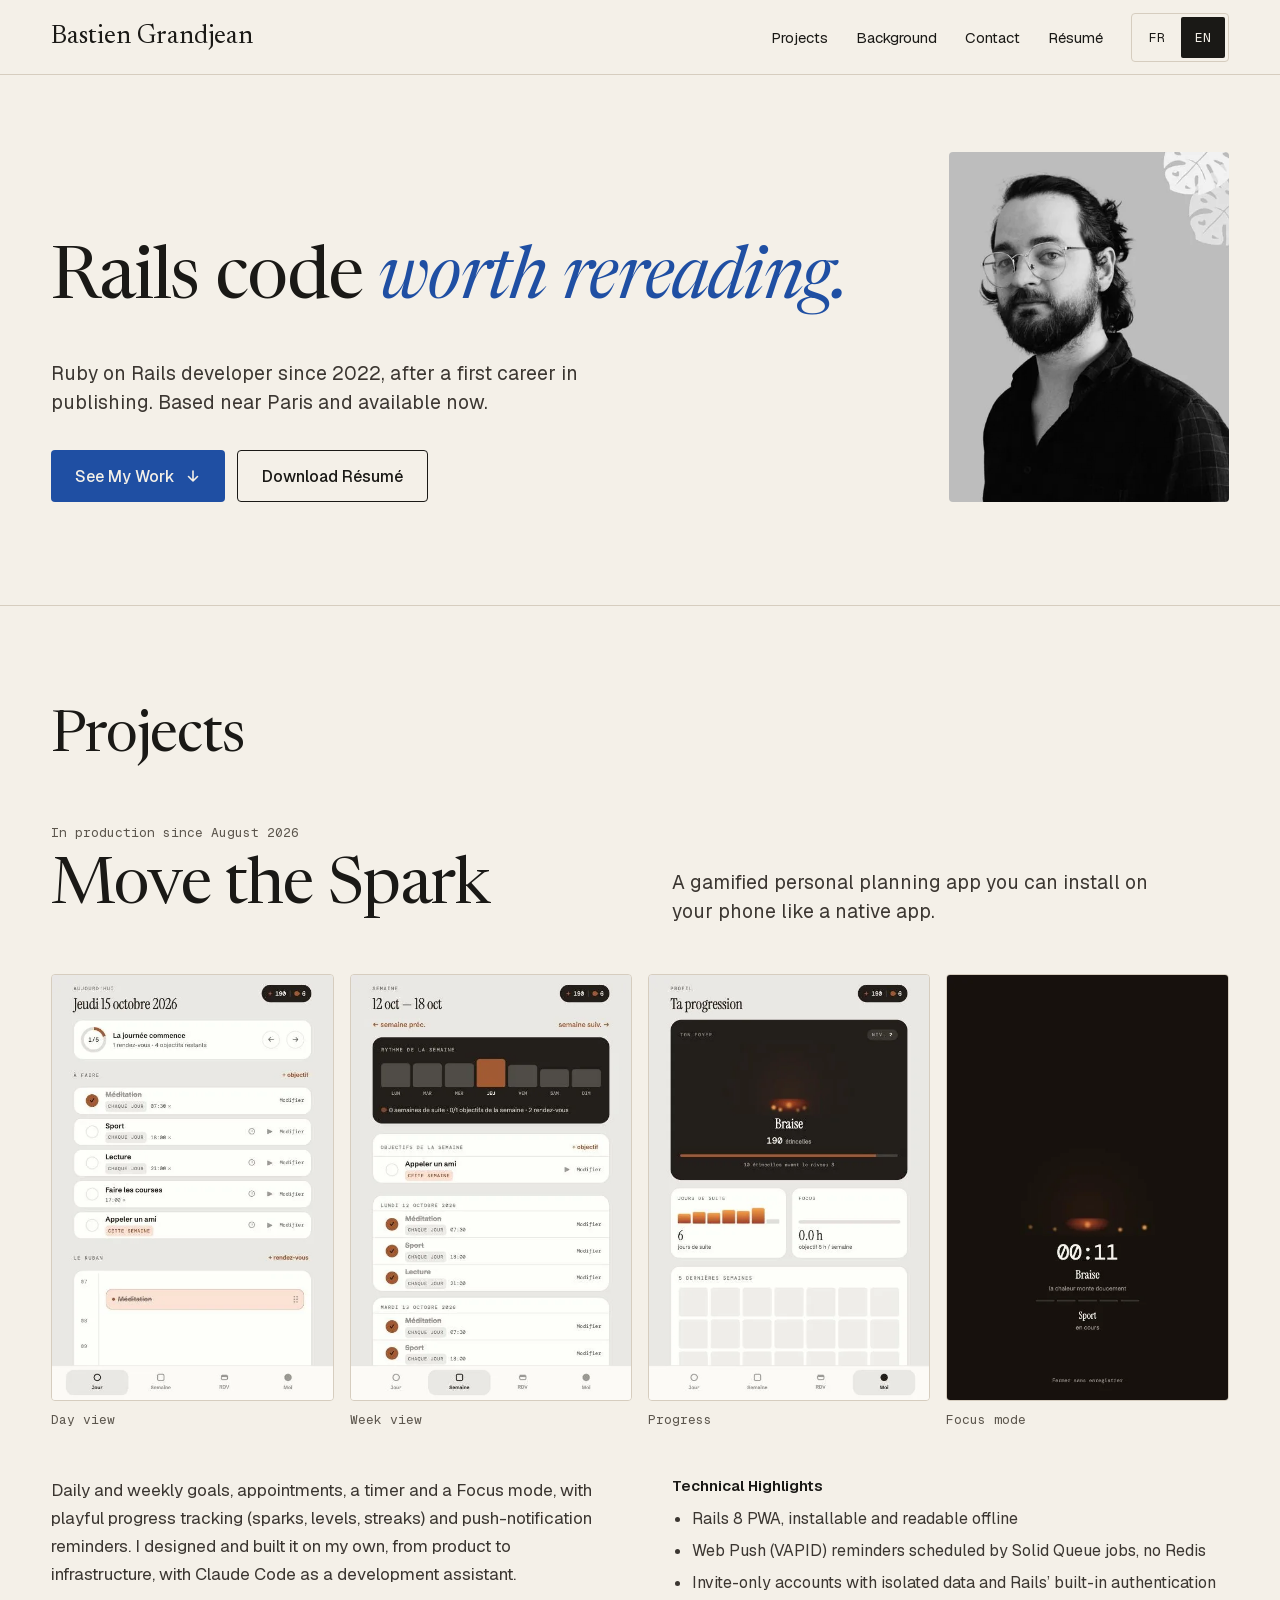
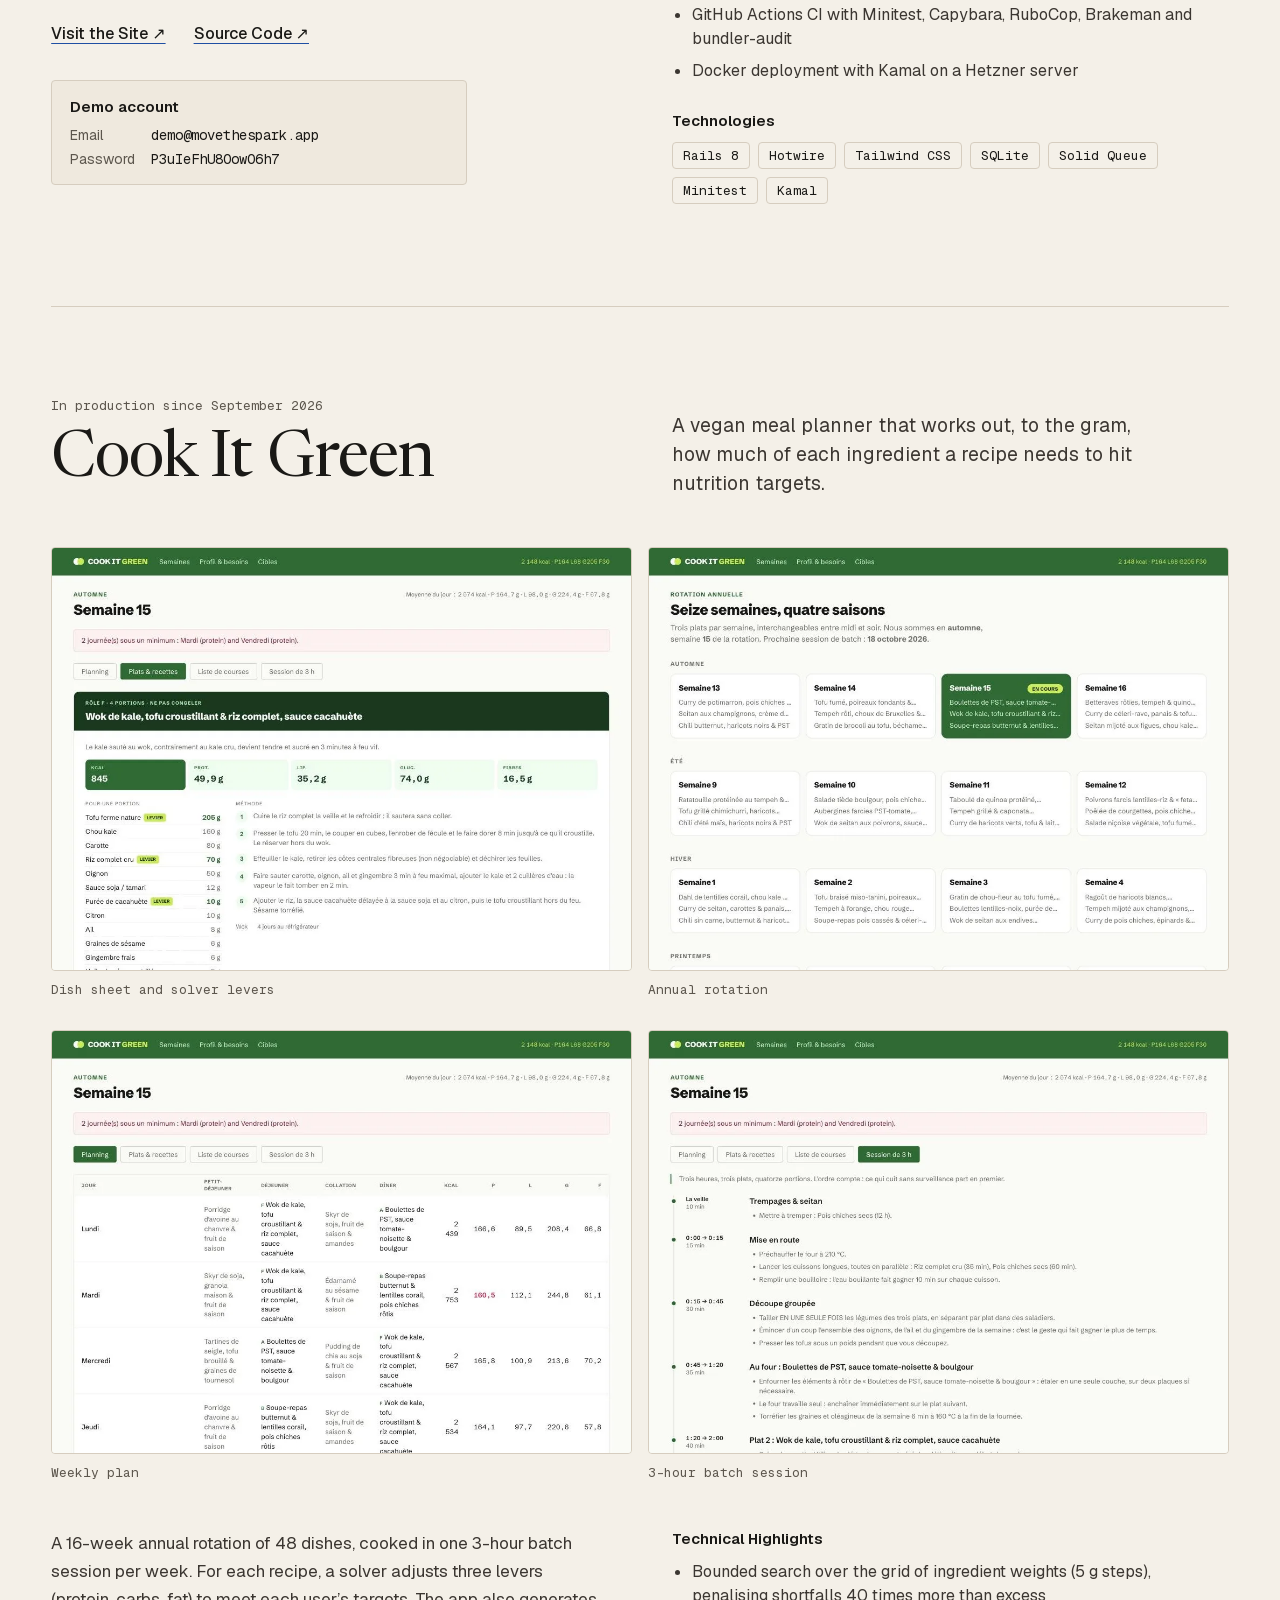
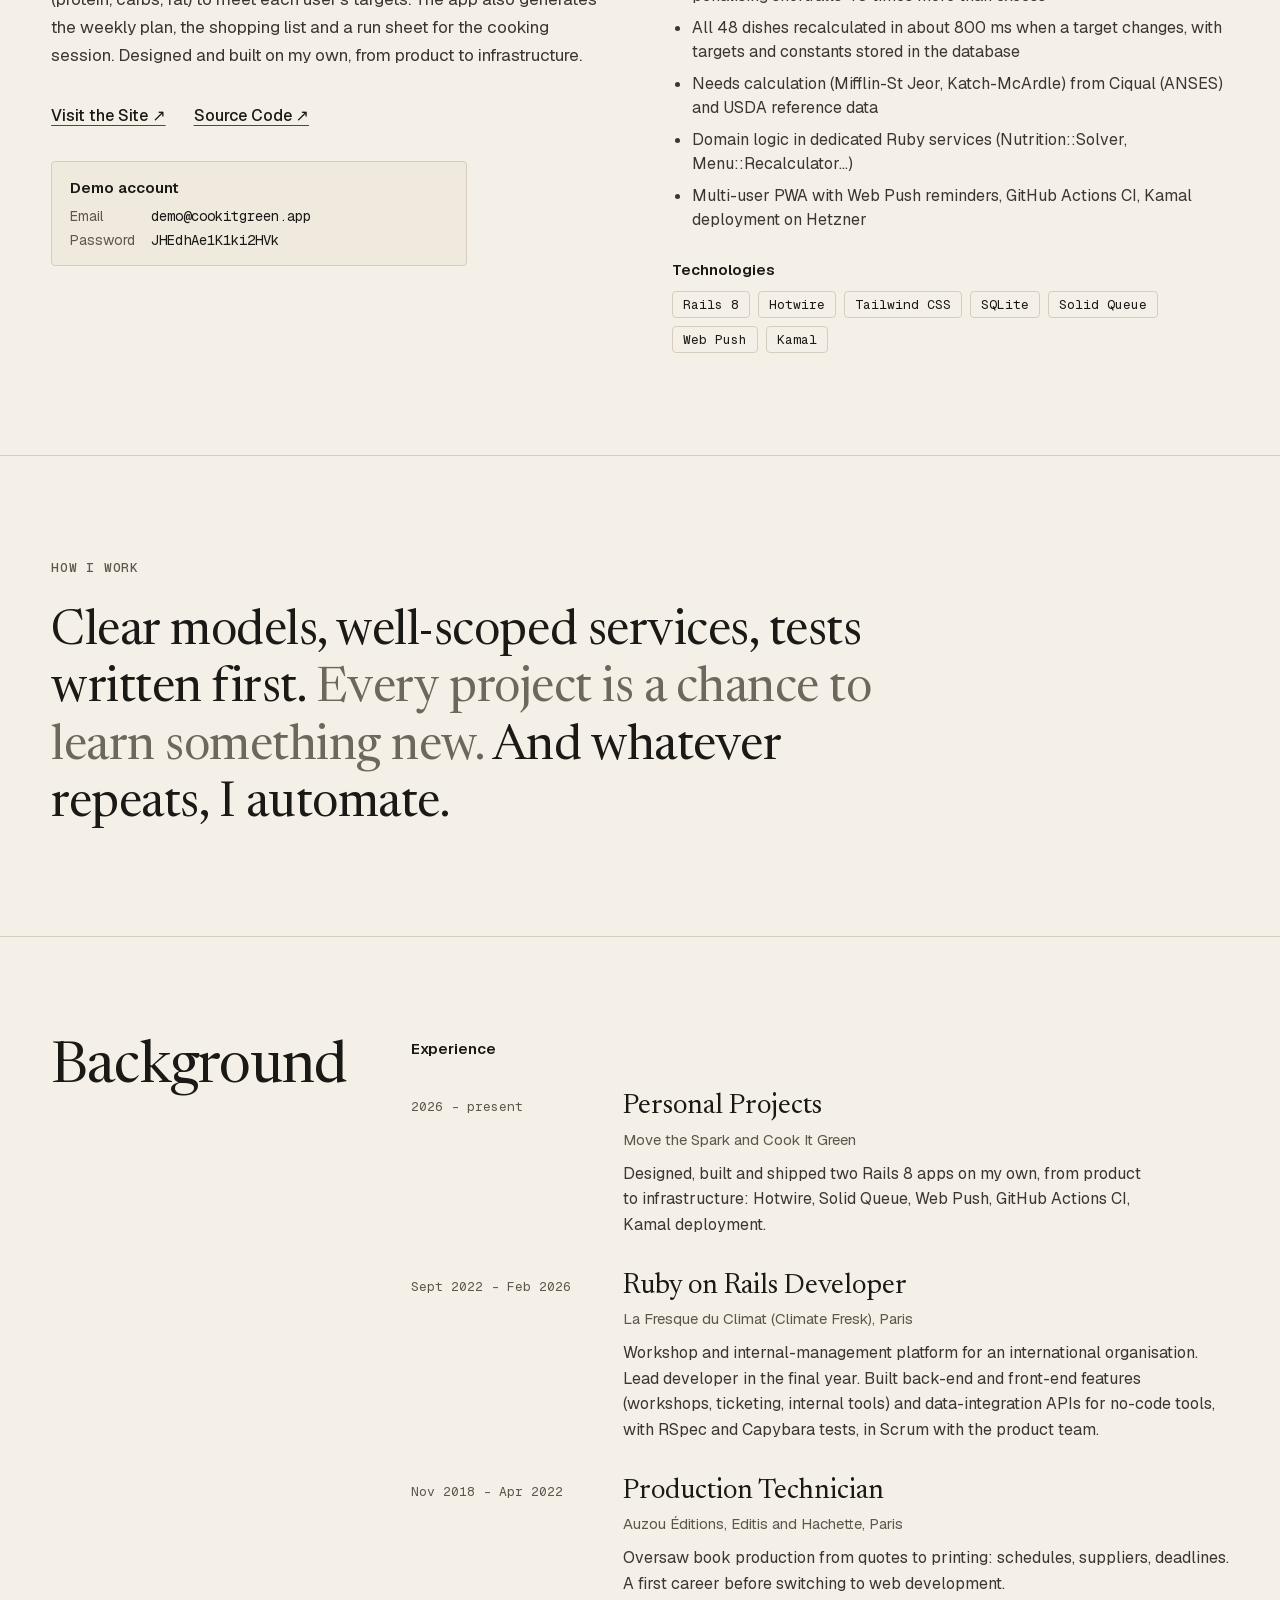
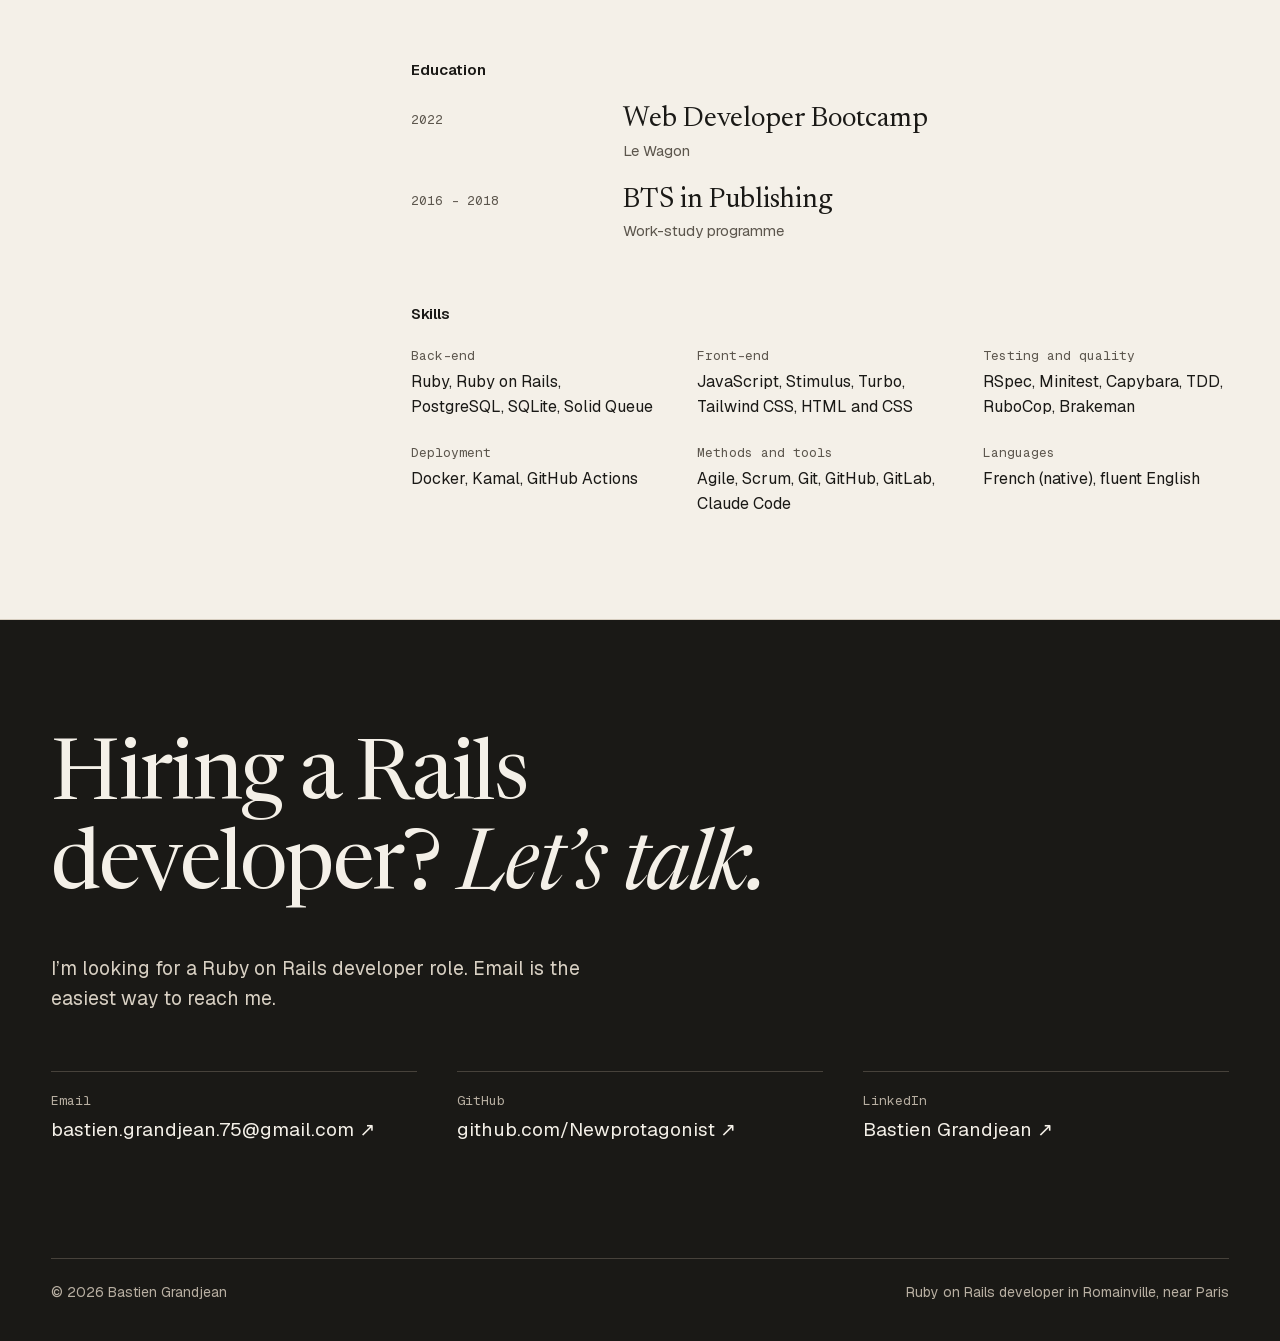
==== site/en/index.html @ 0e323065 "Build the static portfolio site from the Design handoff Single-page bilingual portfolio (FR at /, EN" ====
<!DOCTYPE html>
<html lang="en">
<head>
<meta charset="utf-8">
<meta name="viewport" content="width=device-width, initial-scale=1">
<title>Bastien Grandjean — Ruby on Rails Developer</title>
<meta name="description" content="Bastien Grandjean, a Ruby on Rails developer based near Paris. Two Rails 8 apps designed, built and deployed on his own: Move the Spark and Cook It Green.">
<link rel="canonical" href="https://bastiengrandjean.dev/en/">
<link rel="alternate" hreflang="fr" href="https://bastiengrandjean.dev/">
<link rel="alternate" hreflang="en" href="https://bastiengrandjean.dev/en/">
<link rel="alternate" hreflang="x-default" href="https://bastiengrandjean.dev/">

<link rel="icon" href="../assets/img/favicon.svg" type="image/svg+xml">
<link rel="icon" href="../assets/img/favicon.ico" sizes="any">
<link rel="apple-touch-icon" href="../assets/img/apple-touch-icon.png">

<meta property="og:type" content="website">
<meta property="og:site_name" content="Bastien Grandjean">
<meta property="og:title" content="Bastien Grandjean — Ruby on Rails Developer">
<meta property="og:description" content="Two Rails 8 apps designed, built and deployed on his own: Move the Spark and Cook It Green.">
<meta property="og:url" content="https://bastiengrandjean.dev/en/">
<meta property="og:image" content="https://bastiengrandjean.dev/assets/img/og-image.png">
<meta property="og:image:width" content="1200">
<meta property="og:image:height" content="630">
<meta property="og:locale" content="en_US">
<meta property="og:locale:alternate" content="fr_FR">
<meta name="twitter:card" content="summary_large_image">
<meta name="twitter:title" content="Bastien Grandjean — Ruby on Rails Developer">
<meta name="twitter:description" content="Two Rails 8 apps designed, built and deployed on his own: Move the Spark and Cook It Green.">
<meta name="twitter:image" content="https://bastiengrandjean.dev/assets/img/og-image.png">

<link rel="preload" href="../assets/fonts/newsreader-400-500.woff2" as="font" type="font/woff2" crossorigin>
<link rel="stylesheet" href="../assets/css/style.css">
</head>
<body>
<a class="skip" href="#contenu">Skip to content</a>

<header class="site-header">
<div class="container site-header__inner">
<a href="#top" id="top" translate="no" class="site-header__name">Bastien Grandjean</a>
<nav aria-label="Main navigation" class="site-nav">
<a href="#projets">Projects</a>
<a href="#parcours">Background</a>
<a href="#contact">Contact</a>
<a href="cv.pdf">Résumé</a>
<div role="group" aria-label="Langue / Language" class="lang-switch">
<a href="/" lang="fr" aria-current="false">FR</a>
<a href="/en/" lang="en" aria-current="true">EN</a>
</div>
</nav>
</div>
</header>

<main id="contenu">

<section class="hero">
<div class="container hero__inner">
<div class="hero__text">
<h1>Rails code <em>worth rereading.</em></h1>
<p class="hero__lede">Ruby on Rails developer since 2022, after a first career in publishing. Based near Paris and available now.</p>
<div class="hero__actions">
<a class="btn btn-primary" href="#projets">See My Work<svg aria-hidden="true" width="16" height="16" viewBox="0 0 16 16" fill="none" stroke="currentColor" stroke-width="1.6" stroke-linecap="round" stroke-linejoin="round"><path d="M8 3v10M3.5 8.5 8 13l4.5-4.5"></path></svg></a>
<a class="btn btn-secondary" href="cv.pdf">Download Résumé</a>
</div>
</div>
<div class="hero__photo">
<picture>
<source srcset="../assets/img/bastien-portrait.webp" type="image/webp">
<img src="../assets/img/bastien-portrait.jpg" alt="Portrait of Bastien Grandjean" width="432" height="540">
</picture>
</div>
</div>
</section>

<section id="projets">
<div class="container">
<h2 class="section-h">Projects</h2>

<article class="project">
<div class="project__header">
<div class="project__title-group">
<span class="project__year">In production since August 2026</span>
<h3 translate="no" class="project__title">Move the Spark</h3>
</div>
<p class="project__tagline">A gamified personal planning app you can install on your phone like a native app.</p>
</div>

<ul role="list" aria-label="Move the Spark screenshots" class="gallery">
<li>
<figure>
<picture>
<source srcset="../assets/img/move-the-spark-day.webp" type="image/webp">
<img src="../assets/img/move-the-spark-day.jpg" alt="Move the Spark day view: today’s goals and hourly schedule" width="518" height="784" loading="lazy">
</picture>
<figcaption>Day view</figcaption>
</figure>
</li>
<li>
<figure>
<picture>
<source srcset="../assets/img/move-the-spark-week.webp" type="image/webp">
<img src="../assets/img/move-the-spark-week.jpg" alt="Move the Spark week view: weekly rhythm and goals per day" width="518" height="784" loading="lazy">
</picture>
<figcaption>Week view</figcaption>
</figure>
</li>
<li>
<figure>
<picture>
<source srcset="../assets/img/move-the-spark-profile.webp" type="image/webp">
<img src="../assets/img/move-the-spark-profile.jpg" alt="Move the Spark progress page: level, sparks and streak" width="518" height="784" loading="lazy">
</picture>
<figcaption>Progress</figcaption>
</figure>
</li>
<li>
<figure>
<picture>
<source srcset="../assets/img/move-the-spark-focus.webp" type="image/webp">
<img class="on-dark" src="../assets/img/move-the-spark-focus.jpg" alt="Move the Spark Focus mode: a timer on a dark background" width="518" height="784" loading="lazy">
</picture>
<figcaption>Focus mode</figcaption>
</figure>
</li>
</ul>

<div class="project__body">
<div class="project__desc-col">
<p class="project__desc">Daily and weekly goals, appointments, a timer and a Focus mode, with playful progress tracking (sparks, levels, streaks) and push-notification reminders. I designed and built it on my own, from product to infrastructure, with Claude Code as a development assistant.</p>
<div class="project__links">
<a href="https://movethespark.com">Visit the Site ↗</a>
<a href="https://github.com/Newprotagonist/move-the-spark">Source Code ↗</a>
</div>
<div class="demo-box">
<span class="demo-box__title">Demo account</span>
<dl>
<dt>Email</dt>
<dd translate="no">demo@movethespark.app</dd>
<dt>Password</dt>
<dd translate="no">P3uIeFhU8OowO6h7</dd>
</dl>
</div>
</div>
<div class="project__meta-col">
<div class="project__meta-block">
<h4>Technical Highlights</h4>
<ul class="highlights">
<li>Rails 8 PWA, installable and readable offline</li>
<li>Web Push (VAPID) reminders scheduled by Solid Queue jobs, no Redis</li>
<li>Invite-only accounts with isolated data and Rails’ built-in authentication</li>
<li>GitHub Actions CI with Minitest, Capybara, RuboCop, Brakeman and bundler-audit</li>
<li>Docker deployment with Kamal on a Hetzner server</li>
</ul>
</div>
<div class="project__meta-block">
<h4>Technologies</h4>
<ul role="list" class="stack">
<li>Rails 8</li>
<li>Hotwire</li>
<li>Tailwind CSS</li>
<li>SQLite</li>
<li>Solid Queue</li>
<li>Minitest</li>
<li>Kamal</li>
</ul>
</div>
</div>
</div>
</article>

<article class="project">
<div class="project__header">
<div class="project__title-group">
<span class="project__year">In production since September 2026</span>
<h3 translate="no" class="project__title">Cook It Green</h3>
</div>
<p class="project__tagline">A vegan meal planner that works out, to the gram, how much of each ingredient a recipe needs to hit nutrition targets.</p>
</div>

<ul role="list" aria-label="Cook It Green screenshots" class="gallery gallery--grid">
<li>
<figure>
<picture>
<source srcset="../assets/img/cook-it-green-plat-solveur.webp" type="image/webp">
<img src="../assets/img/cook-it-green-plat-solveur.jpg" alt="Cook It Green dish sheet: nutrition values, solver-adjusted weights and method" width="1075" height="784" loading="lazy">
</picture>
<figcaption>Dish sheet and solver levers</figcaption>
</figure>
</li>
<li>
<figure>
<picture>
<source srcset="../assets/img/cook-it-green-rotation-annuelle.webp" type="image/webp">
<img src="../assets/img/cook-it-green-rotation-annuelle.jpg" alt="Cook It Green annual rotation: sixteen weeks across four seasons" width="1075" height="784" loading="lazy">
</picture>
<figcaption>Annual rotation</figcaption>
</figure>
</li>
<li>
<figure>
<picture>
<source srcset="../assets/img/cook-it-green-planning-semaine.webp" type="image/webp">
<img src="../assets/img/cook-it-green-planning-semaine.jpg" alt="Cook It Green weekly plan: meals and macros day by day" width="1075" height="784" loading="lazy">
</picture>
<figcaption>Weekly plan</figcaption>
</figure>
</li>
<li>
<figure>
<picture>
<source srcset="../assets/img/cook-it-green-session-batch.webp" type="image/webp">
<img src="../assets/img/cook-it-green-session-batch.jpg" alt="Cook It Green batch session: timed steps for the cooking session" width="1075" height="784" loading="lazy">
</picture>
<figcaption>3-hour batch session</figcaption>
</figure>
</li>
</ul>

<div class="project__body">
<div class="project__desc-col">
<p class="project__desc">A 16-week annual rotation of 48 dishes, cooked in one 3-hour batch session per week. For each recipe, a solver adjusts three levers (protein, carbs, fat) to meet each user’s targets. The app also generates the weekly plan, the shopping list and a run sheet for the cooking session. Designed and built on my own, from product to infrastructure.</p>
<div class="project__links">
<a href="https://cookitgreen.com">Visit the Site ↗</a>
<a href="https://github.com/Newprotagonist/cook-it-green">Source Code ↗</a>
</div>
<div class="demo-box">
<span class="demo-box__title">Demo account</span>
<dl>
<dt>Email</dt>
<dd translate="no">demo@cookitgreen.app</dd>
<dt>Password</dt>
<dd translate="no">JHEdhAe1K1ki2HVk</dd>
</dl>
</div>
</div>
<div class="project__meta-col">
<div class="project__meta-block">
<h4>Technical Highlights</h4>
<ul class="highlights">
<li>Bounded search over the grid of ingredient weights (5 g steps), penalising shortfalls 40 times more than excess</li>
<li>All 48 dishes recalculated in about 800 ms when a target changes, with targets and constants stored in the database</li>
<li>Needs calculation (Mifflin-St Jeor, Katch-McArdle) from Ciqual (ANSES) and USDA reference data</li>
<li>Domain logic in dedicated Ruby services (Nutrition::Solver, Menu::Recalculator…)</li>
<li>Multi-user PWA with Web Push reminders, GitHub Actions CI, Kamal deployment on Hetzner</li>
</ul>
</div>
<div class="project__meta-block">
<h4>Technologies</h4>
<ul role="list" class="stack">
<li>Rails 8</li>
<li>Hotwire</li>
<li>Tailwind CSS</li>
<li>SQLite</li>
<li>Solid Queue</li>
<li>Web Push</li>
<li>Kamal</li>
</ul>
</div>
</div>
</div>
</article>

</div>
</section>

<section class="approach">
<div class="container approach__inner">
<h2 class="approach__label">How I Work</h2>
<p class="approach__phrase">Clear models, well-scoped services, tests written first. <span>Every project is a chance to learn something new.</span> And whatever repeats, I automate.</p>
</div>
</section>

<section id="parcours" class="path">
<div class="container path__inner">
<h2 class="section-h">Background</h2>
<div class="path__content">

<div class="path__group">
<h3>Experience</h3>

<div class="job">
<span class="job__dates">2026 - present</span>
<div class="job__content">
<span class="job__title">Personal Projects</span>
<span class="job__org">Move the Spark and Cook It Green</span>
<p class="job__desc">Designed, built and shipped two Rails 8 apps on my own, from product to infrastructure: Hotwire, Solid Queue, Web Push, GitHub Actions CI, Kamal deployment.</p>
</div>
</div>

<div class="job">
<span class="job__dates">Sept 2022 - Feb 2026</span>
<div class="job__content">
<span class="job__title">Ruby on Rails Developer</span>
<span class="job__org">La Fresque du Climat (Climate Fresk), Paris</span>
<p class="job__desc">Workshop and internal-management platform for an international organisation. Lead developer in the final year. Built back-end and front-end features (workshops, ticketing, internal tools) and data-integration APIs for no-code tools, with RSpec and Capybara tests, in Scrum with the product team.</p>
</div>
</div>

<div class="job">
<span class="job__dates">Nov 2018 - Apr 2022</span>
<div class="job__content">
<span class="job__title">Production Technician</span>
<span class="job__org">Auzou Éditions, Editis and Hachette, Paris</span>
<p class="job__desc">Oversaw book production from quotes to printing: schedules, suppliers, deadlines. A first career before switching to web development.</p>
</div>
</div>

</div>

<div class="path__group path__group--edu">
<h3>Education</h3>

<div class="edu">
<span class="edu__dates">2022</span>
<div class="edu__content">
<span class="edu__title">Web Developer Bootcamp</span>
<span class="edu__org">Le Wagon</span>
</div>
</div>

<div class="edu">
<span class="edu__dates">2016 - 2018</span>
<div class="edu__content">
<span class="edu__title">BTS in Publishing</span>
<span class="edu__org">Work-study programme</span>
</div>
</div>

</div>

<div class="path__group path__group--skills">
<h3>Skills</h3>
<dl class="skills-dl">
<div>
<dt>Back-end</dt>
<dd>Ruby, Ruby on Rails, PostgreSQL, SQLite, Solid Queue</dd>
</div>
<div>
<dt>Front-end</dt>
<dd>JavaScript, Stimulus, Turbo, Tailwind CSS, HTML and CSS</dd>
</div>
<div>
<dt>Testing and quality</dt>
<dd>RSpec, Minitest, Capybara, TDD, RuboCop, Brakeman</dd>
</div>
<div>
<dt>Deployment</dt>
<dd>Docker, Kamal, GitHub Actions</dd>
</div>
<div>
<dt>Methods and tools</dt>
<dd>Agile, Scrum, Git, GitHub, GitLab, Claude Code</dd>
</div>
<div>
<dt>Languages</dt>
<dd>French (native), fluent English</dd>
</div>
</dl>
</div>

</div>
</div>
</section>

<section id="contact">
<div class="container">
<h2 class="section-h">Hiring a Rails developer? <em>Let’s talk.</em></h2>
<p class="contact__lede">I’m looking for a Ruby on Rails developer role. Email is the easiest way to reach me.</p>
<ul role="list" class="contact__links">
<li>
<a href="mailto:bastien.grandjean.75@gmail.com">
<span class="label">Email</span>
<span class="value">bastien.grandjean.75@gmail.com ↗</span>
</a>
</li>
<li>
<a href="https://github.com/Newprotagonist">
<span class="label">GitHub</span>
<span class="value">github.com/Newprotagonist ↗</span>
</a>
</li>
<li>
<a href="https://www.linkedin.com/in/bastien-grandjean-1a4b12121/">
<span class="label">LinkedIn</span>
<span class="value">Bastien Grandjean ↗</span>
</a>
</li>
</ul>
<footer class="site-footer">
<span translate="no">© 2026 Bastien Grandjean</span>
<span>Ruby on Rails developer in Romainville, near Paris</span>
</footer>
</div>
</section>

</main>
</body>
</html>
---- site/assets/css/style.css ----
/* Bastien Grandjean — portfolio. Une seule feuille, pas de framework. */

@font-face {
  font-family: 'Newsreader';
  font-style: normal;
  font-weight: 400 500;
  font-display: swap;
  src: url('../fonts/newsreader-400-500.woff2') format('woff2');
  unicode-range: U+0000-00FF, U+0131, U+0152-0153, U+02BB-02BC, U+02C6, U+02DA, U+02DC, U+0304, U+0308, U+0329, U+2000-206F, U+20AC, U+2122, U+2191, U+2193, U+2212, U+2215, U+FEFF, U+FFFD;
}
@font-face {
  font-family: 'Newsreader';
  font-style: italic;
  font-weight: 400;
  font-display: swap;
  src: url('../fonts/newsreader-italic-400.woff2') format('woff2');
  unicode-range: U+0000-00FF, U+0131, U+0152-0153, U+02BB-02BC, U+02C6, U+02DA, U+02DC, U+0304, U+0308, U+0329, U+2000-206F, U+20AC, U+2122, U+2191, U+2193, U+2212, U+2215, U+FEFF, U+FFFD;
}
@font-face {
  font-family: 'Geist';
  font-style: normal;
  font-weight: 400 600;
  font-display: swap;
  src: url('../fonts/geist-400-600.woff2') format('woff2');
  unicode-range: U+0000-00FF, U+0131, U+0152-0153, U+02BB-02BC, U+02C6, U+02DA, U+02DC, U+0304, U+0308, U+0329, U+2000-206F, U+20AC, U+2122, U+2191, U+2193, U+2212, U+2215, U+FEFF, U+FFFD;
}
@font-face {
  font-family: 'Geist Mono';
  font-style: normal;
  font-weight: 400 500;
  font-display: swap;
  src: url('../fonts/geist-mono-400-500.woff2') format('woff2');
  unicode-range: U+0000-00FF, U+0131, U+0152-0153, U+02BB-02BC, U+02C6, U+02DA, U+02DC, U+0304, U+0308, U+0329, U+2000-206F, U+20AC, U+2122, U+2191, U+2193, U+2212, U+2215, U+FEFF, U+FFFD;
}

:root {
  color-scheme: light;

  --paper: #F4F0E8;
  --ink: #1A1916;
  --ink-secondary: #3B3631;
  --ink-muted: #5C564D;
  --ink-muted-strong: #6E675D;
  --line: #D6CDBF;
  --surface: #E9E2D6;
  --surface-strong: #EFE9DE;
  --accent: #1F4FA3;

  --contact-secondary: #D9D1C4;
  --contact-muted: #B8AFA2;
  --contact-line: #47423B;

  --radius: 4px;
  --radius-sm: 2px;

  --container: 1312px;
  --gutter: clamp(1.25rem, 4vw, 4rem);
  --section-gap: clamp(4rem, 8vw, 7rem);

  --font-display: 'Newsreader', Georgia, serif;
  --font-text: 'Geist', ui-sans-serif, system-ui, sans-serif;
  --font-mono: 'Geist Mono', ui-monospace, monospace;
}

* { box-sizing: border-box; }

html { -webkit-text-size-adjust: 100%; }

body {
  margin: 0;
  background: var(--paper);
  color: var(--ink);
  font-family: var(--font-text);
  -webkit-font-smoothing: antialiased;
  text-rendering: optimizeLegibility;
  overflow-x: hidden;
}

img { max-width: 100%; height: auto; }

a { color: var(--ink); }
a:hover { text-decoration-thickness: 2px; }

::selection { background: var(--ink); color: var(--paper); }

a:focus-visible,
button:focus-visible {
  outline: 2px solid var(--ink);
  outline-offset: 3px;
}
#contact a:focus-visible { outline-color: var(--paper); }

.container {
  max-width: var(--container);
  margin: 0 auto;
  padding-inline: var(--gutter);
}

/* Skip link */
.skip {
  position: absolute;
  left: 16px;
  top: -80px;
  z-index: 10;
  padding: 12px 16px;
  border-radius: var(--radius);
  background: var(--ink);
  color: var(--paper);
  text-decoration: none;
}
.skip:focus {
  top: 12px;
  color: var(--paper);
}

/* Buttons */
.btn {
  transition: opacity .15s ease, transform .15s ease;
  display: inline-flex;
  align-items: center;
  gap: 10px;
  min-height: 52px;
  padding: 0 24px;
  border-radius: var(--radius);
  text-decoration: none;
  font-weight: 500;
  font-size: 16px;
  white-space: nowrap;
}
.btn:hover { opacity: .86; }
.btn:active { transform: translateY(1px); }
@media (prefers-reduced-motion: reduce) {
  .btn { transition: none; }
}
.btn-primary {
  background: var(--accent);
  color: var(--paper);
  border: none;
}
.btn-secondary {
  background: transparent;
  border: 1px solid var(--ink);
  color: var(--ink);
}

/* Header */
.site-header {
  border-bottom: 1px solid var(--line);
}
.site-header__inner {
  padding-block: 12px;
  display: flex;
  flex-wrap: wrap;
  align-items: center;
  justify-content: space-between;
  gap: 8px 32px;
}
.site-header__name {
  font-family: var(--font-display);
  font-size: 26px;
  line-height: 1;
  text-decoration: none;
  padding-block: 12px;
}
.site-nav {
  display: flex;
  flex-wrap: wrap;
  align-items: center;
  gap: 4px 28px;
}
.site-nav a {
  font-size: 15px;
  text-decoration: none;
  padding-block: 12px;
  min-height: 44px;
  display: inline-flex;
  align-items: center;
}
.lang-switch {
  display: flex;
  gap: 2px;
  padding: 3px;
  border: 1px solid var(--line);
  border-radius: var(--radius);
}
.lang-switch a {
  min-width: 44px;
  min-height: 38px;
  display: inline-flex;
  align-items: center;
  justify-content: center;
  border: 0;
  border-radius: var(--radius-sm);
  font-family: var(--font-mono);
  font-size: 13px;
  text-decoration: none;
  color: var(--ink);
  background: transparent;
}
.lang-switch a[aria-current="true"] {
  background: var(--ink);
  color: var(--paper);
}

main { display: block; }

section { padding-block: var(--section-gap); }
section.hero { padding-block: clamp(3.5rem, 6vw, 6rem) var(--section-gap); }
section + section { border-top: 1px solid var(--line); }

/* Hero */
.hero__inner {
  display: flex;
  flex-wrap: wrap;
  align-items: flex-end;
  gap: 48px 72px;
}
.hero__text {
  flex: 999 1 540px;
  min-width: 0;
  display: flex;
  flex-direction: column;
  gap: 32px;
}
h1 {
  margin: 0;
  padding-bottom: 0.08em;
  font-family: var(--font-display);
  font-weight: 400;
  font-size: clamp(3rem, 5.6vw, 5.5rem);
  line-height: 1.08;
  letter-spacing: -0.02em;
  text-wrap: balance;
}
h1 em {
  font-style: italic;
  color: var(--accent);
}
.hero__lede {
  margin: 0;
  max-width: 34rem;
  font-size: clamp(1.125rem, 1.5vw, 1.3125rem);
  line-height: 1.55;
  color: var(--ink-secondary);
  text-wrap: pretty;
}
.hero__actions {
  display: flex;
  flex-wrap: wrap;
  gap: 12px;
}
.hero__photo {
  flex: 1 1 280px;
  max-width: 380px;
}
.hero__photo img {
  display: block;
  width: 100%;
  height: auto;
  border-radius: var(--radius);
  filter: grayscale(1) contrast(1.05);
}

/* Section headings */
h2.section-h {
  margin: 0 0 56px;
  font-family: var(--font-display);
  font-weight: 400;
  font-size: clamp(2.5rem, 4.5vw, 4rem);
  line-height: 1.05;
  letter-spacing: -0.015em;
}

/* Projects */
.project {
  display: flex;
  flex-direction: column;
  gap: 48px;
}
.project + .project {
  margin-top: var(--section-gap);
  padding-top: clamp(4rem, 7vw, 6rem);
  border-top: 1px solid var(--line);
}
.project__header {
  display: grid;
  grid-template-columns: repeat(auto-fit, minmax(min(380px, 100%), 1fr));
  gap: 20px 64px;
  align-items: end;
}
.project__title-group {
  display: flex;
  flex-direction: column;
  gap: 14px;
}
.project__year {
  font-family: var(--font-mono);
  font-size: 13px;
  color: var(--ink-muted);
}
.project__title {
  margin: 0;
  padding-bottom: 0.06em;
  font-family: var(--font-display);
  font-weight: 400;
  font-size: clamp(2.75rem, 5vw, 4.5rem);
  line-height: 1.05;
  letter-spacing: -0.015em;
}
.project__tagline {
  margin: 0;
  max-width: 32rem;
  font-size: clamp(1.125rem, 1.5vw, 1.3125rem);
  line-height: 1.5;
  color: var(--ink-secondary);
  text-wrap: pretty;
}

.gallery {
  display: grid;
  grid-template-columns: repeat(auto-fit, minmax(min(220px, 100%), 1fr));
  gap: 16px;
  margin: 0;
  padding: 0;
  list-style: none;
}
.gallery--grid {
  grid-template-columns: repeat(auto-fit, minmax(min(420px, 100%), 1fr));
  gap: 32px 16px;
}
.gallery figure {
  margin: 0;
  display: flex;
  flex-direction: column;
  gap: 10px;
}
.gallery img {
  display: block;
  width: 100%;
  height: auto;
  border-radius: var(--radius);
  border: 1px solid var(--line);
  background: var(--surface);
}
.gallery img.on-dark { background: var(--ink); }
.gallery figcaption {
  font-family: var(--font-mono);
  font-size: 13px;
  color: var(--ink-muted);
}

.project__body {
  display: grid;
  grid-template-columns: repeat(auto-fit, minmax(min(380px, 100%), 1fr));
  gap: 40px 64px;
  align-items: start;
}
.project__desc-col {
  display: flex;
  flex-direction: column;
  gap: 24px;
}
.project__desc {
  margin: 0;
  font-size: 17px;
  line-height: 1.65;
  color: var(--ink-secondary);
  text-wrap: pretty;
}
.project__links {
  display: flex;
  flex-wrap: wrap;
  gap: 4px 28px;
}
.project__links a {
  padding-block: 10px;
  font-size: 16px;
  font-weight: 500;
  text-decoration-color: var(--accent);
  text-underline-offset: 4px;
  min-height: 44px;
  display: inline-flex;
  align-items: center;
}

.demo-box {
  display: flex;
  flex-direction: column;
  gap: 10px;
  max-width: 26rem;
  padding: 16px 18px;
  border: 1px solid var(--line);
  border-radius: var(--radius);
  background: var(--surface-strong);
}
.demo-box__title {
  font-size: 15px;
  font-weight: 600;
}
.demo-box dl {
  display: grid;
  grid-template-columns: auto minmax(0, 1fr);
  gap: 6px 16px;
  margin: 0;
  font-size: 14px;
}
.demo-box dt { color: var(--ink-muted); }
.demo-box dd {
  margin: 0;
  font-family: var(--font-mono);
  overflow-wrap: anywhere;
}

.project__meta-col {
  display: flex;
  flex-direction: column;
  gap: 28px;
}
.project__meta-block {
  display: flex;
  flex-direction: column;
  gap: 12px;
}
.project__meta-block h4 {
  margin: 0;
  font-size: 15px;
  font-weight: 600;
}
.highlights {
  margin: 0;
  padding-left: 20px;
  display: flex;
  flex-direction: column;
  gap: 8px;
  font-size: 16px;
  line-height: 1.5;
  color: var(--ink-secondary);
}
.stack {
  display: flex;
  flex-wrap: wrap;
  gap: 8px;
  margin: 0;
  padding: 0;
  list-style: none;
}
.stack li {
  padding: 4px 10px;
  border: 1px solid var(--line);
  border-radius: var(--radius);
  font-family: var(--font-mono);
  font-size: 13px;
}

/* Approach */
.approach__inner {
  display: flex;
  flex-direction: column;
  gap: 28px;
}
.approach__label {
  margin: 0;
  font-family: var(--font-mono);
  font-weight: 500;
  font-size: 13px;
  letter-spacing: 0.06em;
  text-transform: uppercase;
  color: var(--ink-muted);
}
.approach__phrase {
  margin: 0;
  max-width: 30ch;
  font-family: var(--font-display);
  font-size: clamp(2rem, 3.8vw, 3.5rem);
  line-height: 1.18;
  letter-spacing: -0.01em;
  text-wrap: pretty;
}
.approach__phrase span { color: var(--ink-muted-strong); }

/* Path / background */
.path__inner {
  display: flex;
  flex-wrap: wrap;
  gap: 40px 64px;
}
.path__inner h2.section-h {
  flex: 1 1 260px;
  margin: 0;
}
.path__content {
  flex: 999 1 560px;
  min-width: 0;
  display: flex;
  flex-direction: column;
  gap: 64px;
}
.path__group {
  display: flex;
  flex-direction: column;
  gap: 32px;
}
.path__group h3 {
  margin: 0;
  font-size: 15px;
  font-weight: 600;
}
.path__group--edu { gap: 24px; }
.path__group--skills { gap: 24px; }

.job {
  display: flex;
  flex-wrap: wrap;
  gap: 8px 32px;
}
.job__dates {
  flex: 0 0 180px;
  padding-top: 8px;
  font-family: var(--font-mono);
  font-size: 13px;
  color: var(--ink-muted);
}
.job__content {
  flex: 1 1 320px;
  min-width: 0;
  display: flex;
  flex-direction: column;
  gap: 6px;
}
.job__title {
  font-family: var(--font-display);
  font-size: 28px;
  line-height: 1.2;
}
.job__org { font-size: 15px; color: var(--ink-muted); }
.job__desc {
  margin: 6px 0 0;
  max-width: 40rem;
  font-size: 16px;
  line-height: 1.6;
  color: var(--ink-secondary);
  text-wrap: pretty;
}

.edu { display: flex; flex-wrap: wrap; gap: 8px 32px; }
.edu__dates {
  flex: 0 0 180px;
  padding-top: 8px;
  font-family: var(--font-mono);
  font-size: 13px;
  color: var(--ink-muted);
}
.edu__content {
  flex: 1 1 320px;
  min-width: 0;
  display: flex;
  flex-direction: column;
  gap: 4px;
}
.edu__title {
  font-family: var(--font-display);
  font-size: 28px;
  line-height: 1.2;
}
.edu__org { font-size: 15px; color: var(--ink-muted); }

.skills-dl {
  display: grid;
  grid-template-columns: repeat(auto-fit, minmax(min(240px, 100%), 1fr));
  gap: 24px 40px;
  margin: 0;
}
.skills-dl > div {
  display: flex;
  flex-direction: column;
  gap: 6px;
}
.skills-dl dt {
  font-family: var(--font-mono);
  font-size: 13px;
  color: var(--ink-muted);
}
.skills-dl dd {
  margin: 0;
  font-size: 16px;
  line-height: 1.55;
}

/* Contact */
#contact {
  padding-block: clamp(4rem, 9vw, 8rem) 40px;
  background: var(--ink);
  color: var(--paper);
}
#contact h2.section-h {
  margin: 0;
  max-width: 16ch;
  padding-bottom: 0.08em;
  font-family: var(--font-display);
  font-weight: 400;
  font-size: clamp(3rem, 6.5vw, 6rem);
  line-height: 1.08;
  letter-spacing: -0.02em;
  text-wrap: balance;
}
#contact h2.section-h em { font-style: italic; color: var(--paper); }
.contact__lede {
  margin: 32px 0 0;
  max-width: 34rem;
  font-size: clamp(1.0625rem, 1.5vw, 1.25rem);
  line-height: 1.6;
  color: var(--contact-secondary);
  text-wrap: pretty;
}
.contact__links {
  display: grid;
  grid-template-columns: repeat(auto-fit, minmax(min(300px, 100%), 1fr));
  gap: 0 40px;
  margin: 56px 0 0;
  padding: 0;
  list-style: none;
}
.contact__links li { border-top: 1px solid var(--contact-line); }
.contact__links a {
  display: flex;
  flex-direction: column;
  gap: 8px;
  padding-block: 20px;
  color: var(--paper);
  text-decoration: none;
  min-height: 44px;
}
.contact__links a .label {
  font-family: var(--font-mono);
  font-size: 13px;
  color: var(--contact-muted);
}
.contact__links a .value {
  font-size: 19px;
  overflow-wrap: anywhere;
}
.site-footer {
  display: flex;
  flex-wrap: wrap;
  justify-content: space-between;
  gap: 8px 24px;
  margin-top: 96px;
  padding-top: 24px;
  border-top: 1px solid var(--contact-line);
  font-size: 14px;
  color: var(--contact-muted);
}

/* 404 */
.not-found {
  min-height: 60vh;
  display: flex;
  flex-direction: column;
  justify-content: center;
  gap: 24px;
}
.not-found h1 { font-size: clamp(2.5rem, 6vw, 4.5rem); }
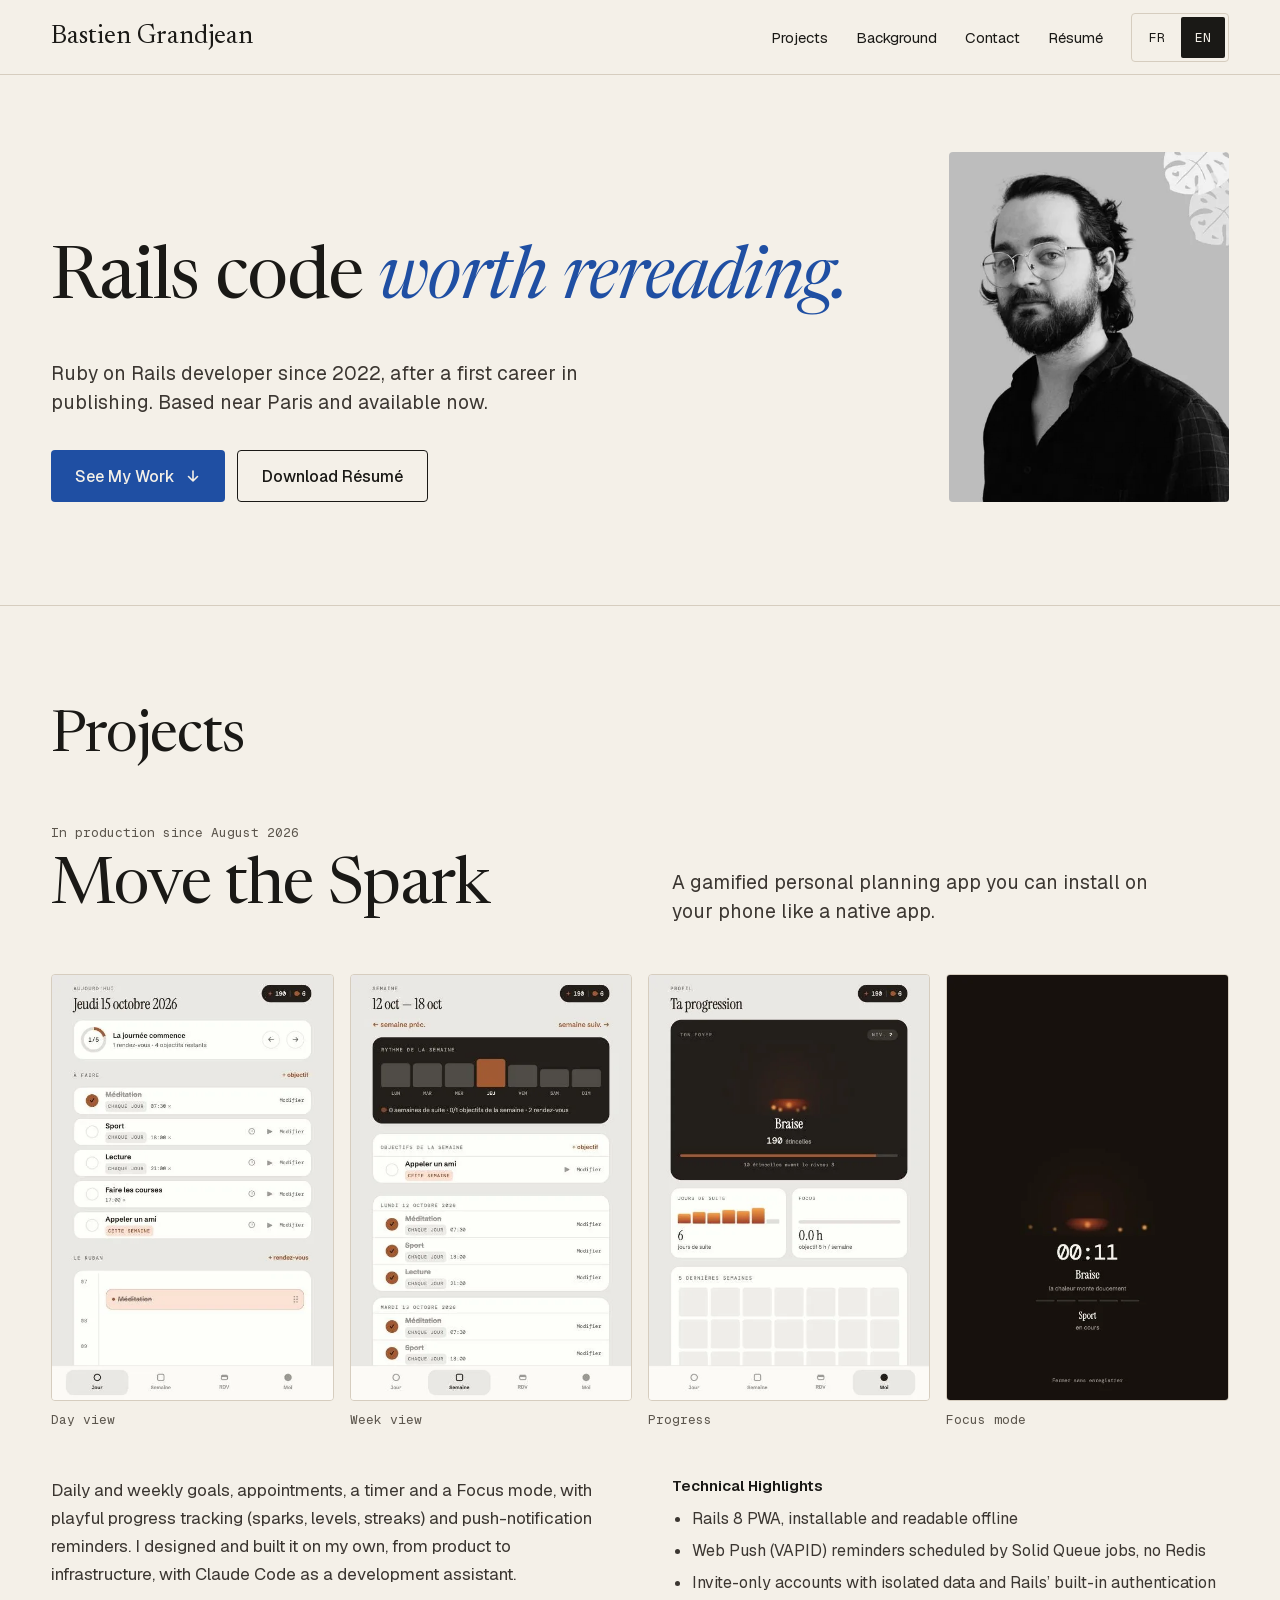
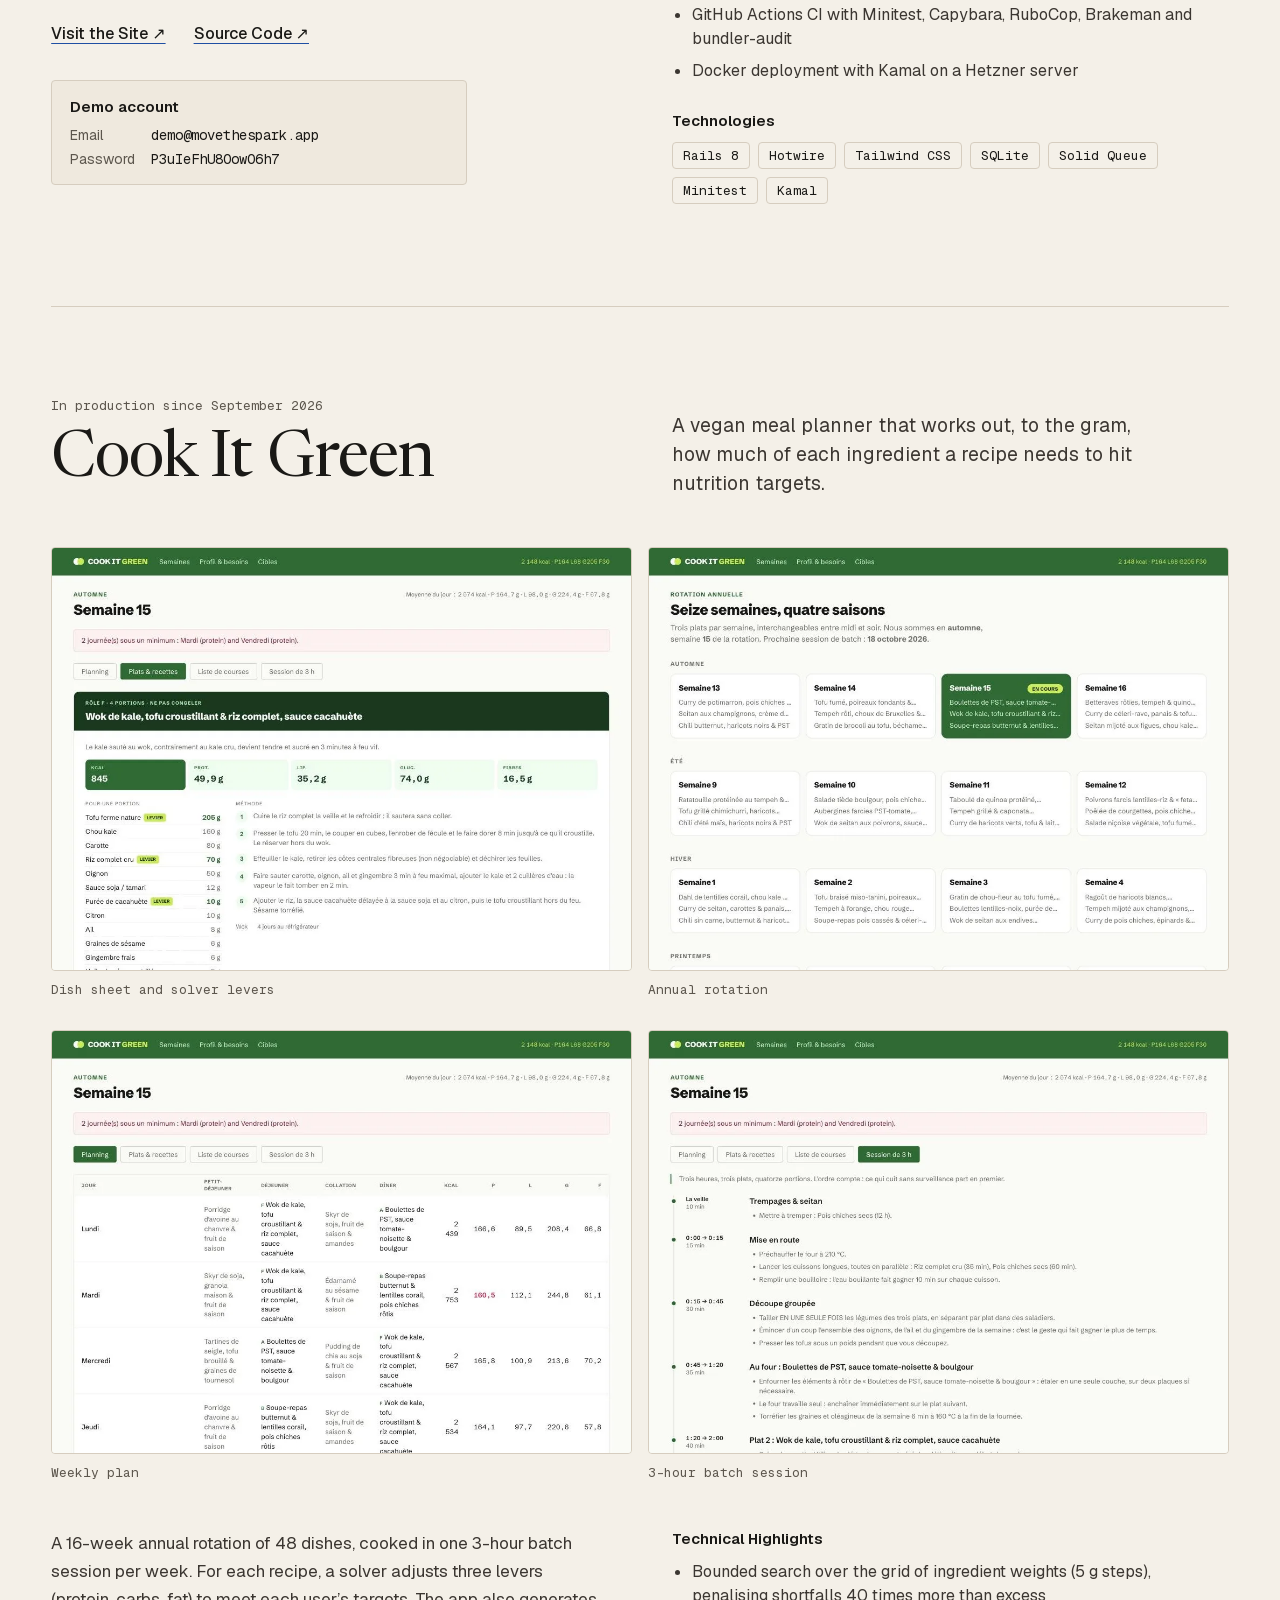
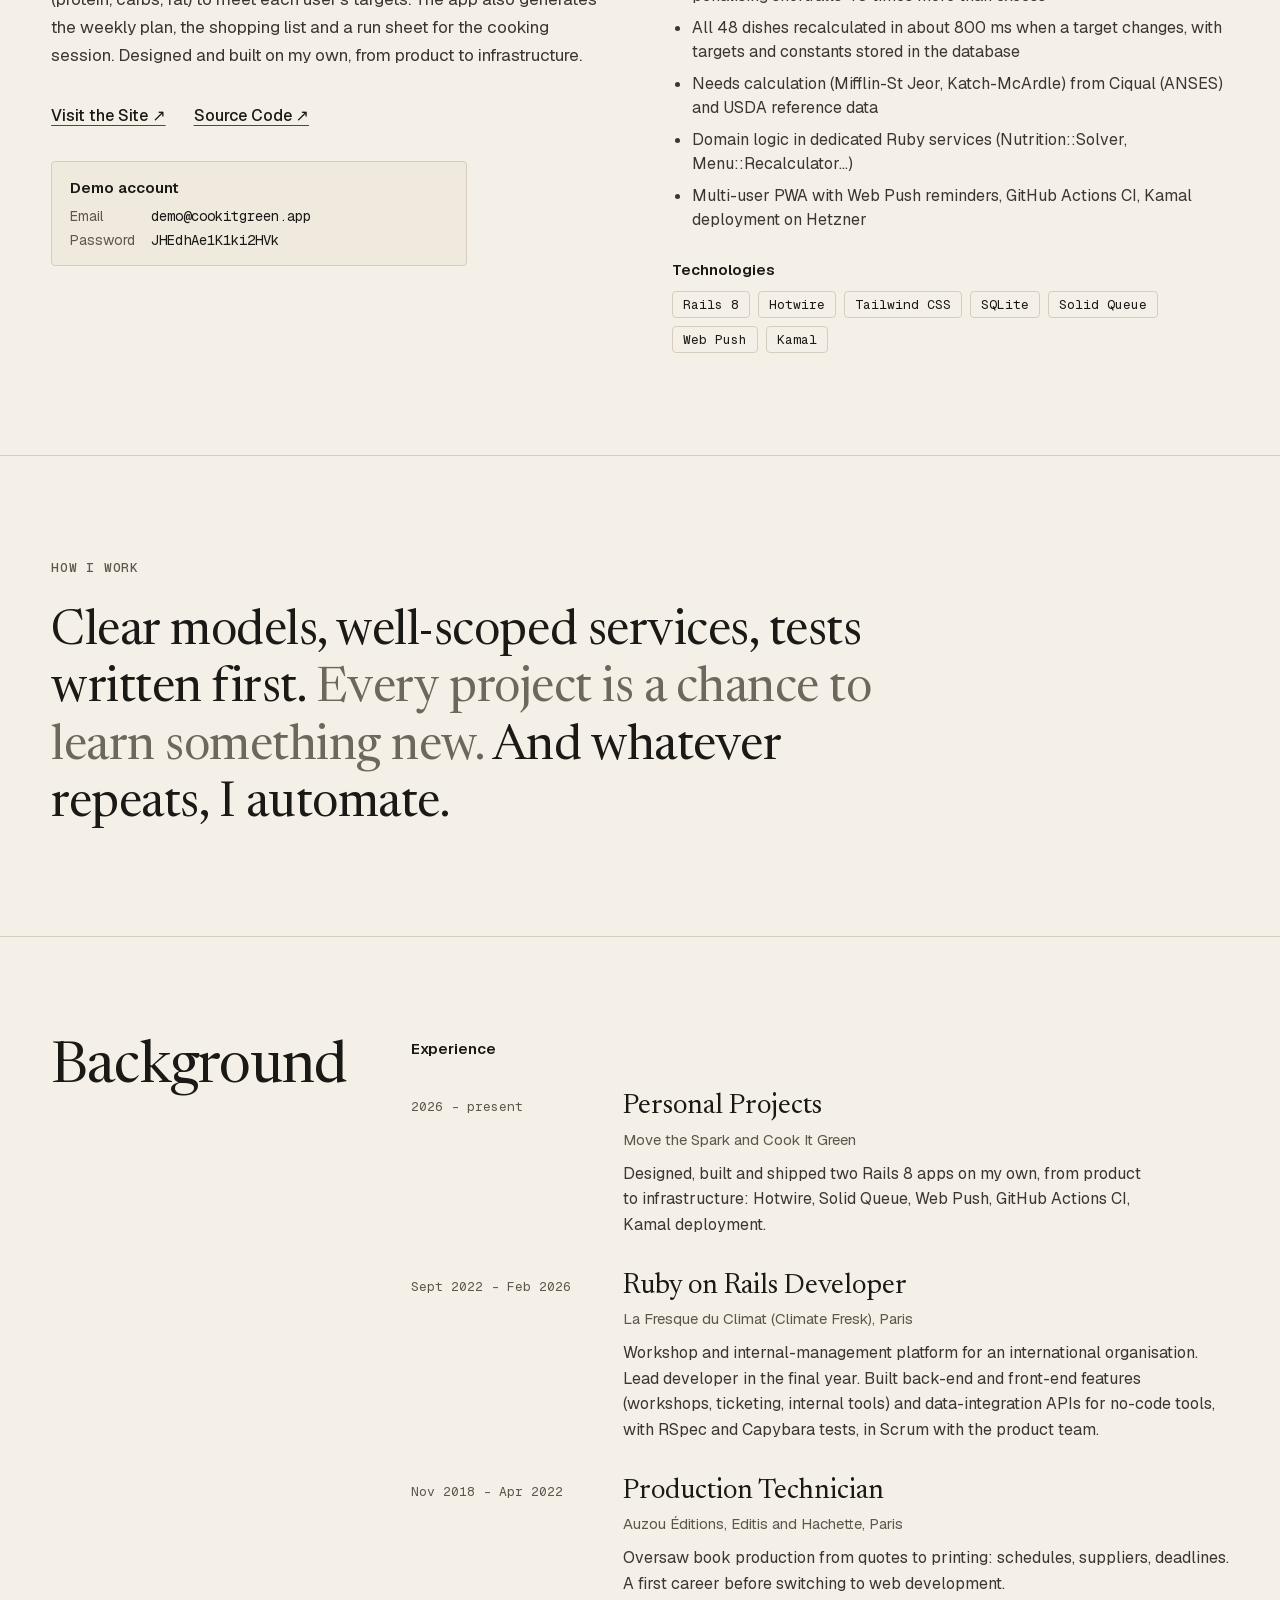
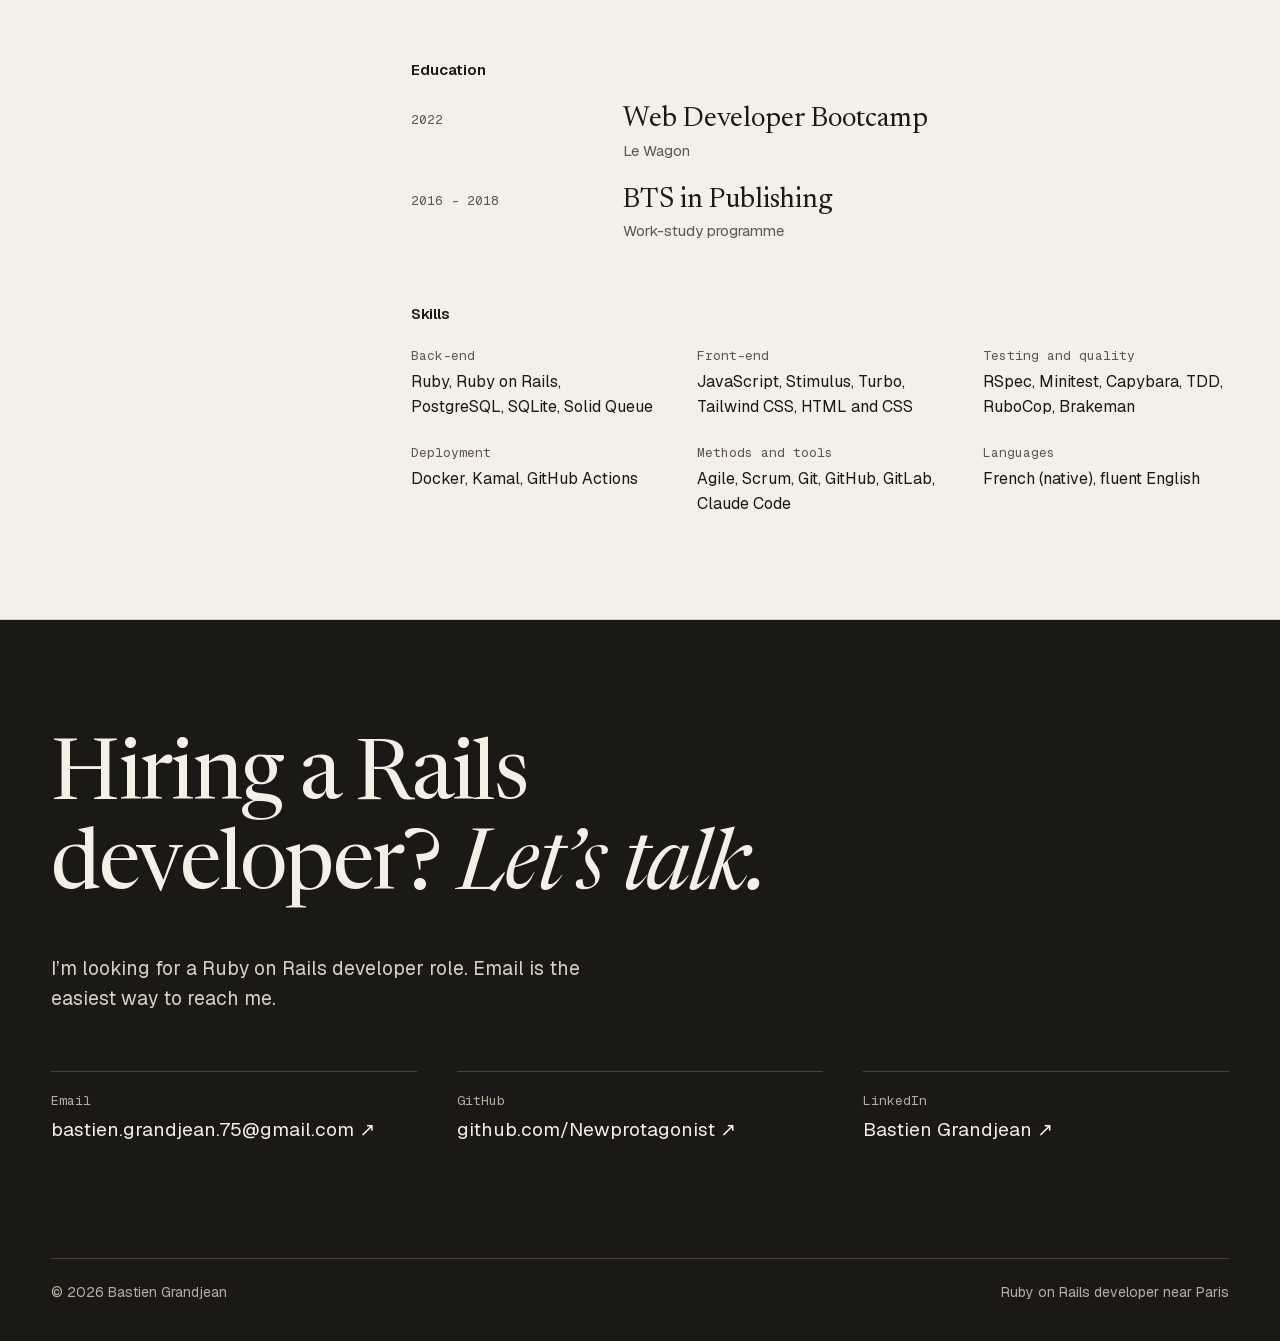
==== commit ea142691: "Open CV download in a new tab, drop Romainville from public copy Co-Authored-By: Claude Sonnet 5 <no" ====
--- a/site/en/index.html
+++ b/site/en/index.html
@@ -60,7 +60,7 @@
 <p class="hero__lede">Ruby on Rails developer since 2022, after a first career in publishing. Based near Paris and available now.</p>
 <div class="hero__actions">
 <a class="btn btn-primary" href="#projets">See My Work<svg aria-hidden="true" width="16" height="16" viewBox="0 0 16 16" fill="none" stroke="currentColor" stroke-width="1.6" stroke-linecap="round" stroke-linejoin="round"><path d="M8 3v10M3.5 8.5 8 13l4.5-4.5"></path></svg></a>
-<a class="btn btn-secondary" href="cv.pdf">Download Résumé</a>
+<a class="btn btn-secondary" href="cv.pdf" target="_blank" rel="noopener noreferrer">Download Résumé</a>
 </div>
 </div>
 <div class="hero__photo">
@@ -128,8 +128,8 @@
 <div class="project__desc-col">
 <p class="project__desc">Daily and weekly goals, appointments, a timer and a Focus mode, with playful progress tracking (sparks, levels, streaks) and push-notification reminders. I designed and built it on my own, from product to infrastructure, with Claude Code as a development assistant.</p>
 <div class="project__links">
-<a href="https://movethespark.com">Visit the Site ↗</a>
-<a href="https://github.com/Newprotagonist/move-the-spark">Source Code ↗</a>
+<a href="https://movethespark.com" target="_blank" rel="noopener noreferrer">Visit the Site ↗<span class="sr-only"> (new tab)</span></a>
+<a href="https://github.com/Newprotagonist/move-the-spark" target="_blank" rel="noopener noreferrer">Source Code ↗<span class="sr-only"> (new tab)</span></a>
 </div>
 <div class="demo-box">
 <span class="demo-box__title">Demo account</span>
@@ -220,8 +220,8 @@
 <div class="project__desc-col">
 <p class="project__desc">A 16-week annual rotation of 48 dishes, cooked in one 3-hour batch session per week. For each recipe, a solver adjusts three levers (protein, carbs, fat) to meet each user’s targets. The app also generates the weekly plan, the shopping list and a run sheet for the cooking session. Designed and built on my own, from product to infrastructure.</p>
 <div class="project__links">
-<a href="https://cookitgreen.com">Visit the Site ↗</a>
-<a href="https://github.com/Newprotagonist/cook-it-green">Source Code ↗</a>
+<a href="https://cookitgreen.com" target="_blank" rel="noopener noreferrer">Visit the Site ↗<span class="sr-only"> (new tab)</span></a>
+<a href="https://github.com/Newprotagonist/cook-it-green" target="_blank" rel="noopener noreferrer">Source Code ↗<span class="sr-only"> (new tab)</span></a>
 </div>
 <div class="demo-box">
 <span class="demo-box__title">Demo account</span>
@@ -374,21 +374,21 @@
 </a>
 </li>
 <li>
-<a href="https://github.com/Newprotagonist">
+<a href="https://github.com/Newprotagonist" target="_blank" rel="noopener noreferrer">
 <span class="label">GitHub</span>
-<span class="value">github.com/Newprotagonist ↗</span>
+<span class="value">github.com/Newprotagonist ↗<span class="sr-only"> (new tab)</span></span>
 </a>
 </li>
 <li>
-<a href="https://www.linkedin.com/in/bastien-grandjean-1a4b12121/">
+<a href="https://www.linkedin.com/in/bastiengrandjean/" target="_blank" rel="noopener noreferrer">
 <span class="label">LinkedIn</span>
-<span class="value">Bastien Grandjean ↗</span>
+<span class="value">Bastien Grandjean ↗<span class="sr-only"> (new tab)</span></span>
 </a>
 </li>
 </ul>
 <footer class="site-footer">
 <span translate="no">© 2026 Bastien Grandjean</span>
-<span>Ruby on Rails developer in Romainville, near Paris</span>
+<span>Ruby on Rails developer near Paris</span>
 </footer>
 </div>
 </section>
--- a/site/assets/css/style.css
+++ b/site/assets/css/style.css
@@ -651,6 +651,21 @@
   color: var(--contact-muted);
 }
 
+/* Visually hidden but still announced by screen readers — used to flag
+   links that open in a new tab, a context change sighted users already see
+   from the ↗ glyph but that glyph alone isn't reliably announced. */
+.sr-only {
+  position: absolute;
+  width: 1px;
+  height: 1px;
+  padding: 0;
+  margin: -1px;
+  overflow: hidden;
+  clip: rect(0, 0, 0, 0);
+  white-space: nowrap;
+  border: 0;
+}
+
 /* 404 */
 .not-found {
   min-height: 60vh;
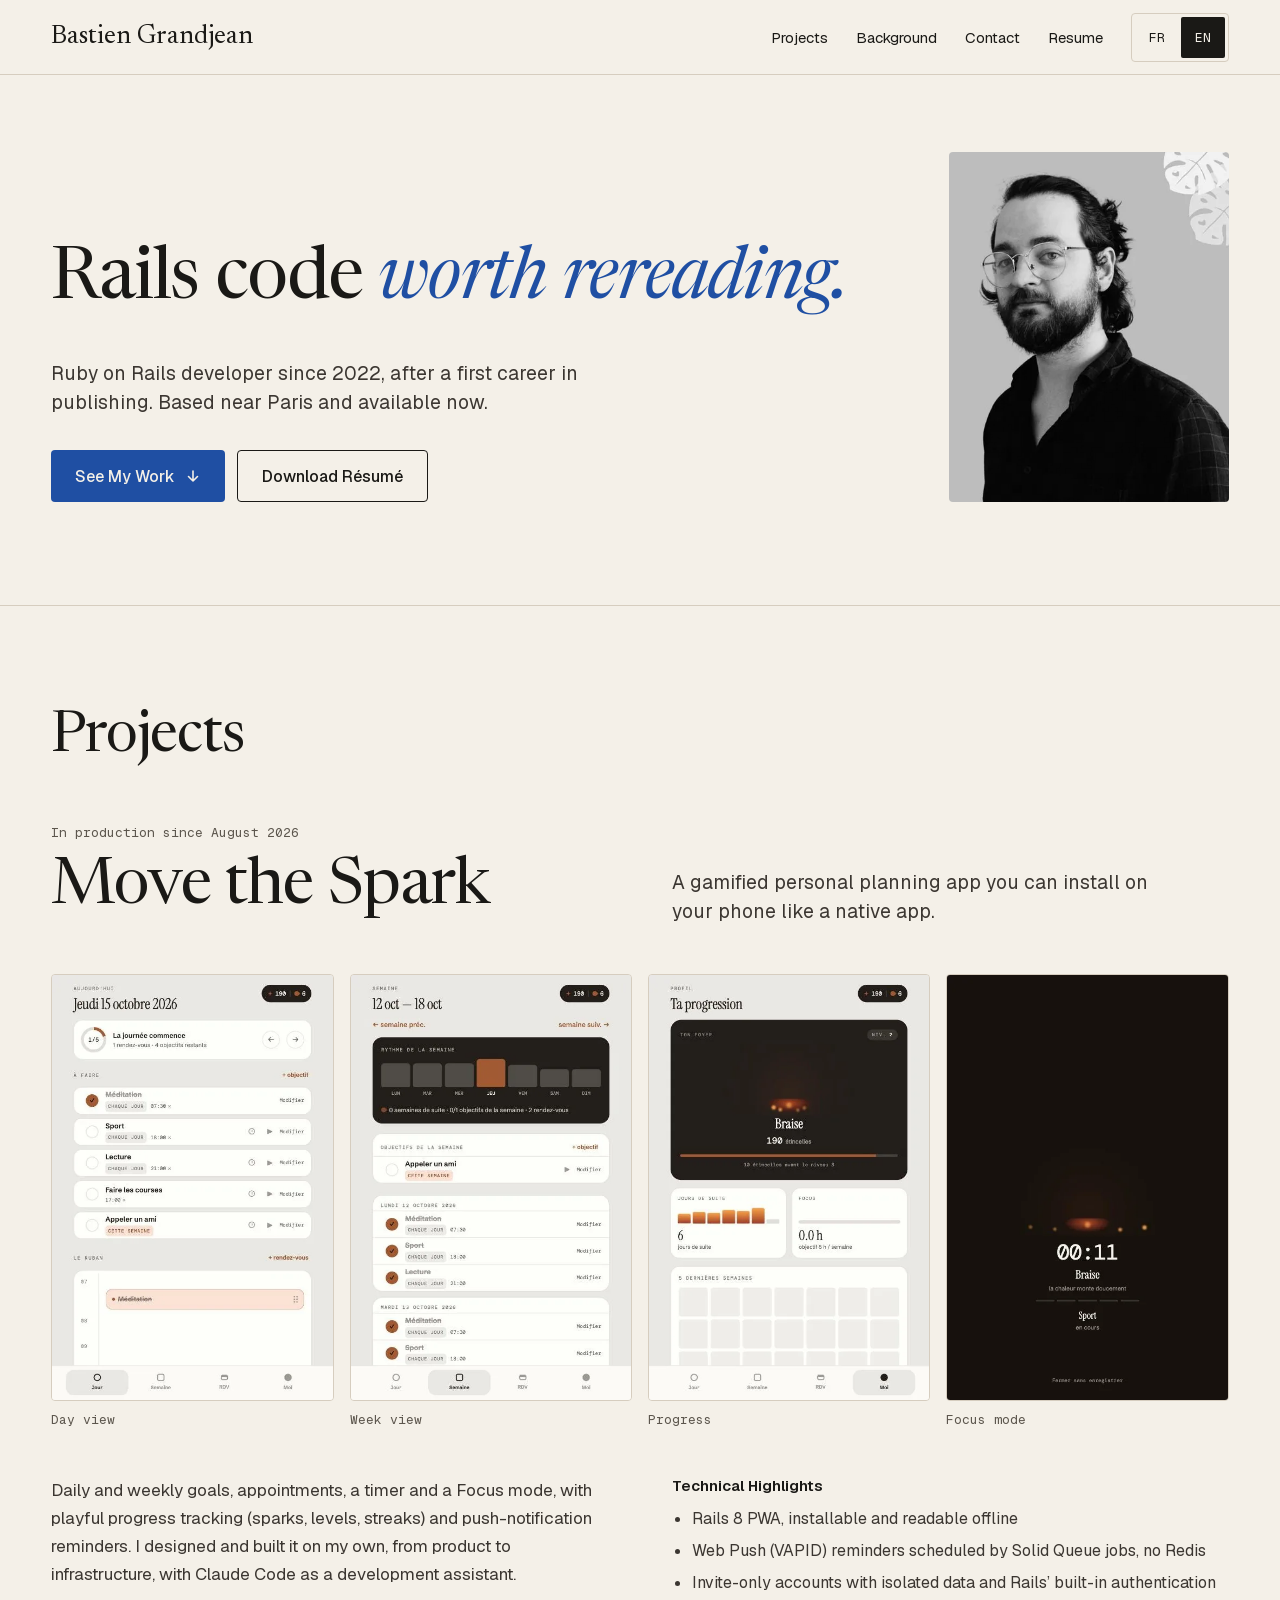
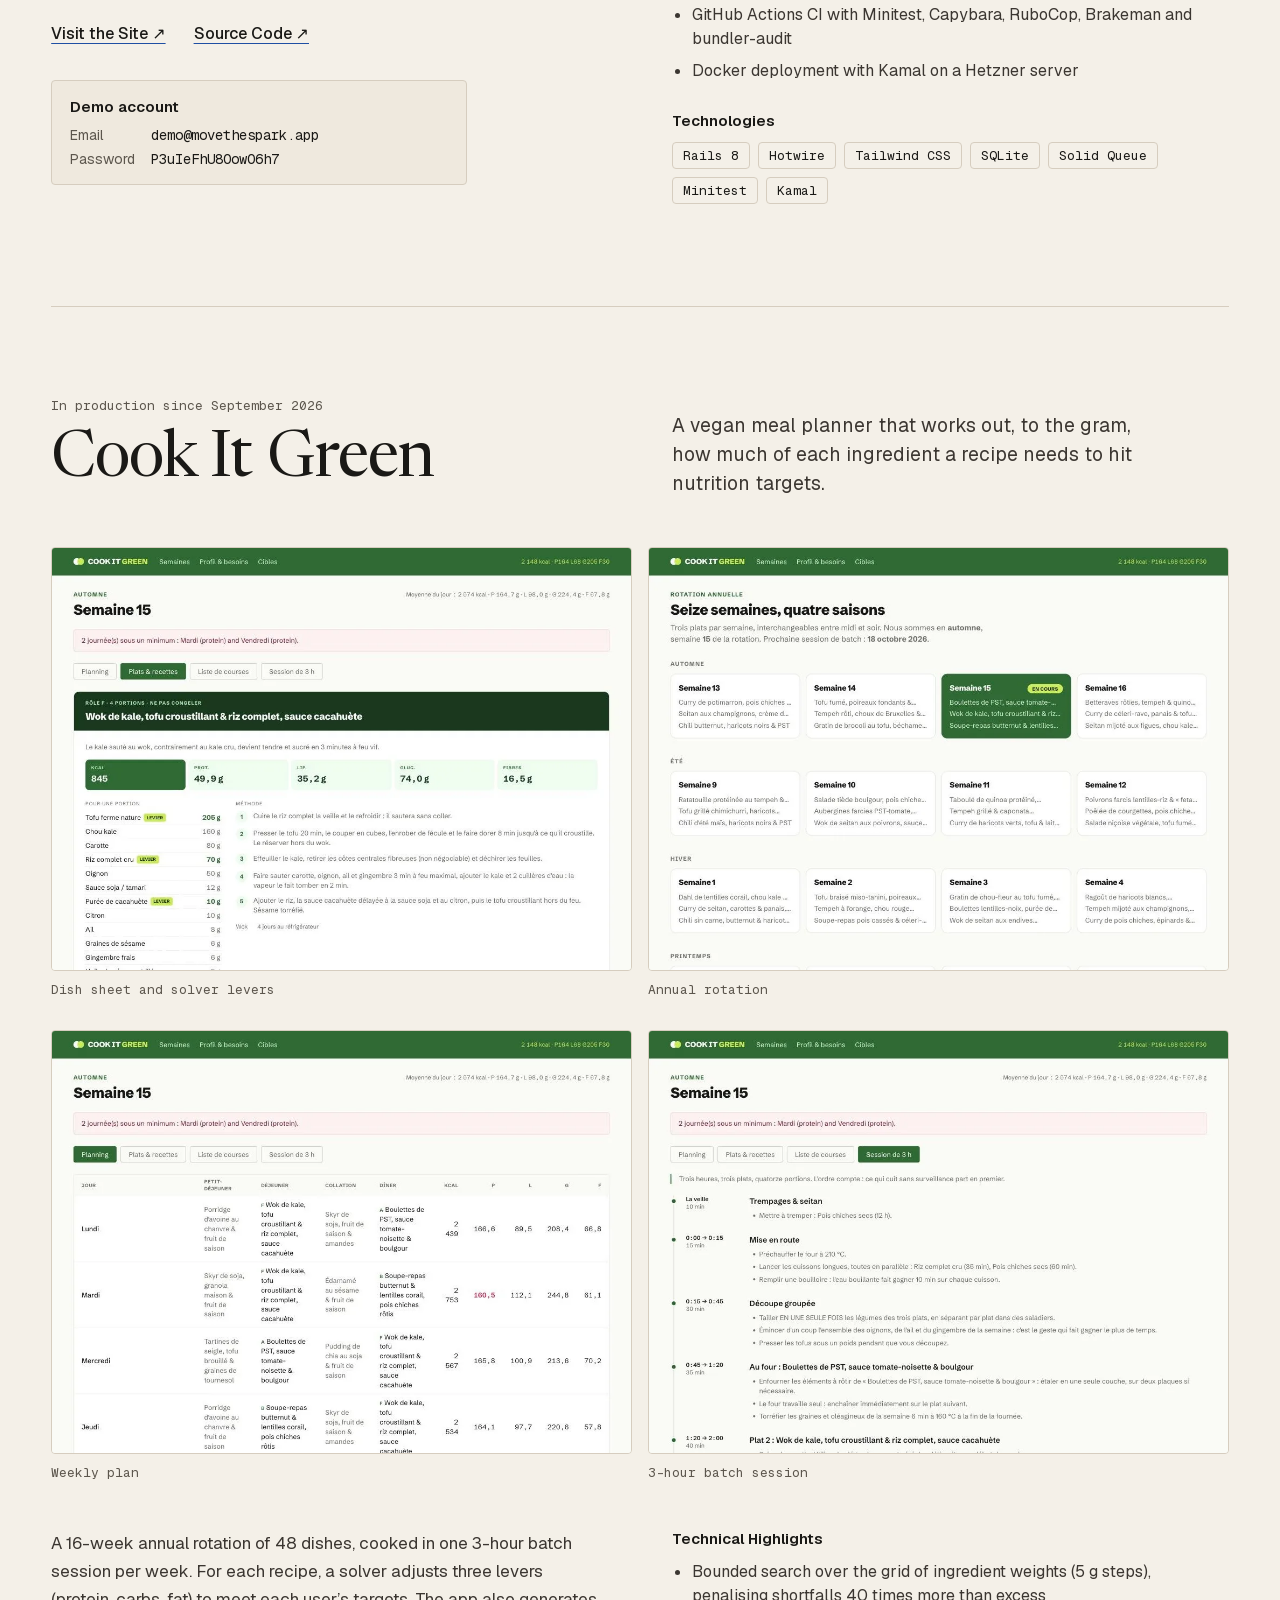
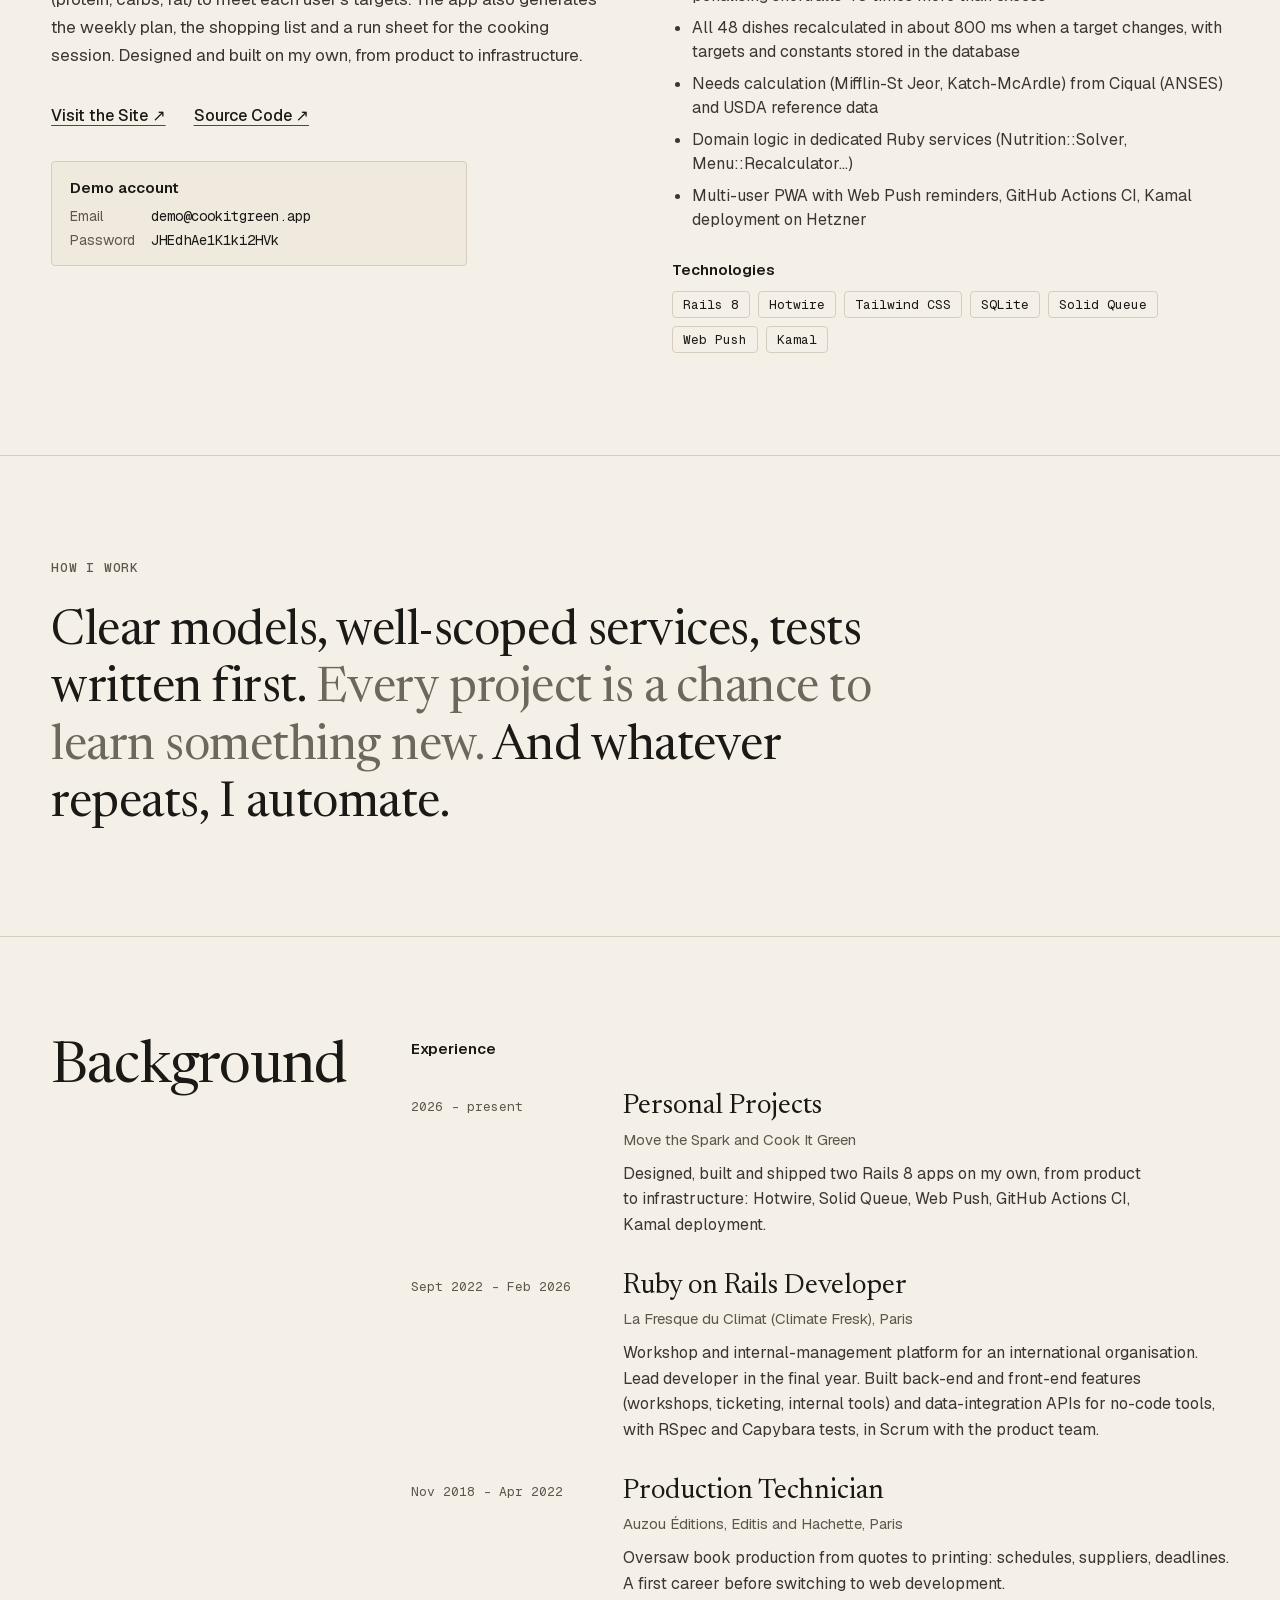
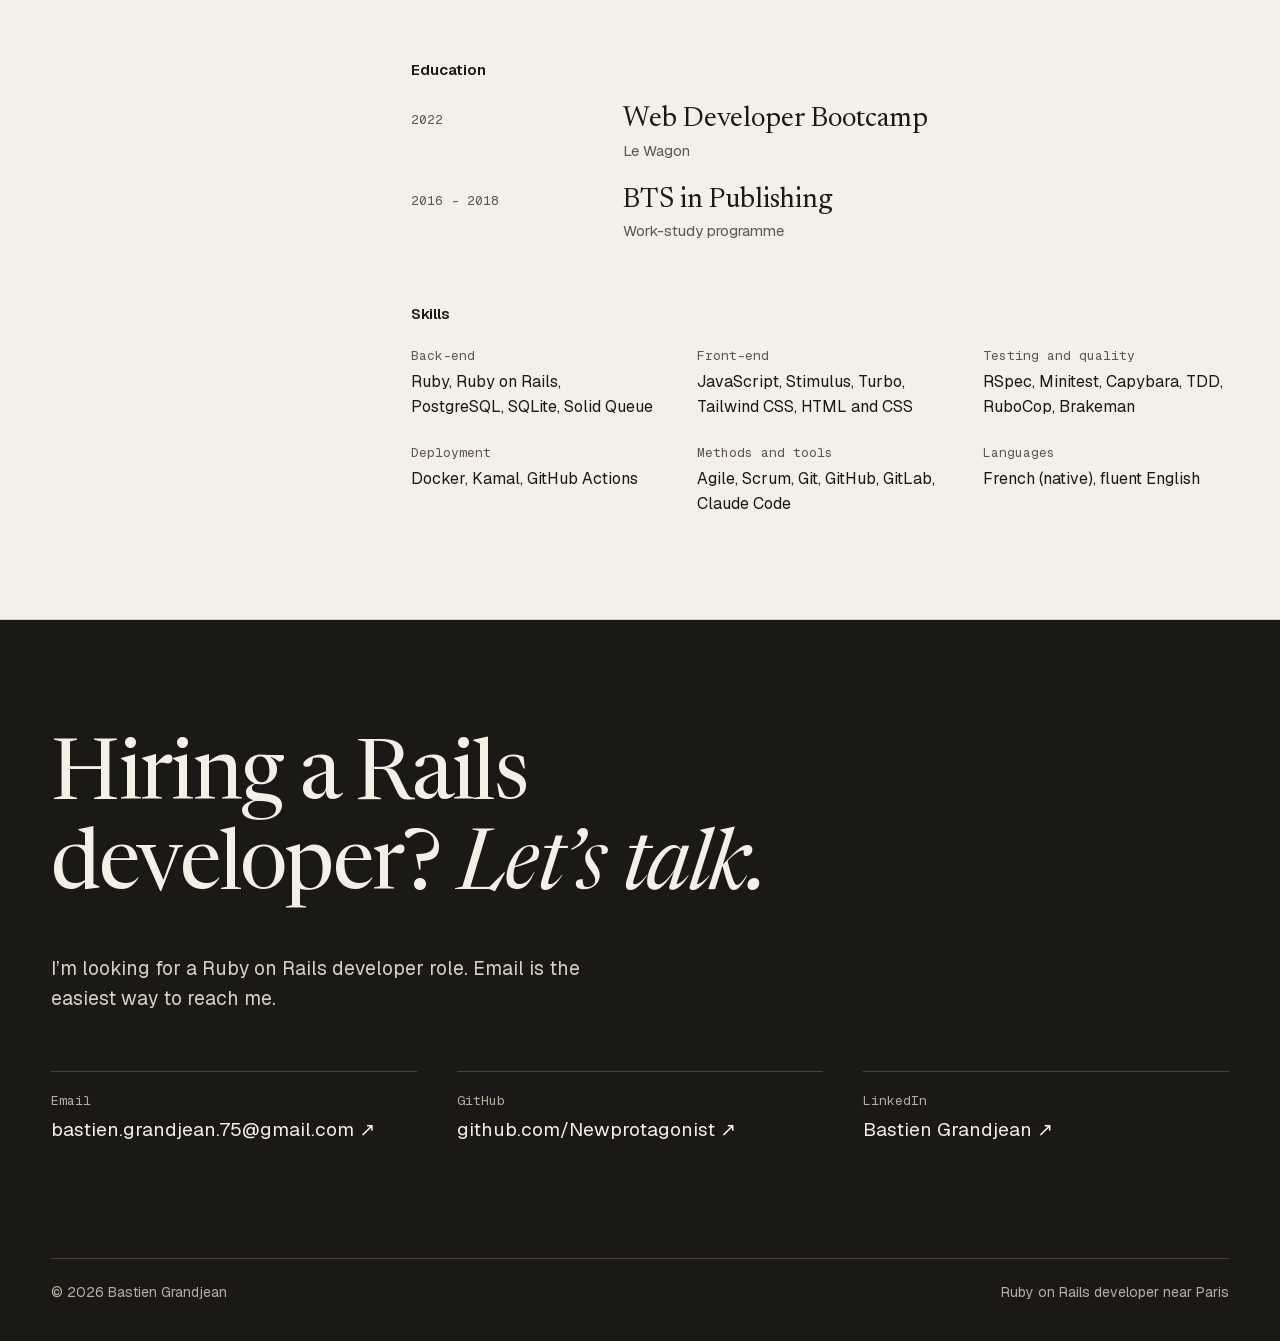
==== commit f1c8cae8: "Accent retiré sur trad eng" ====
--- a/site/en/index.html
+++ b/site/en/index.html
@@ -42,7 +42,7 @@
 <a href="#projets">Projects</a>
 <a href="#parcours">Background</a>
 <a href="#contact">Contact</a>
-<a href="cv.pdf">Résumé</a>
+<a href="cv.pdf">Resume</a>
 <div role="group" aria-label="Langue / Language" class="lang-switch">
 <a href="/" lang="fr" aria-current="false">FR</a>
 <a href="/en/" lang="en" aria-current="true">EN</a>
